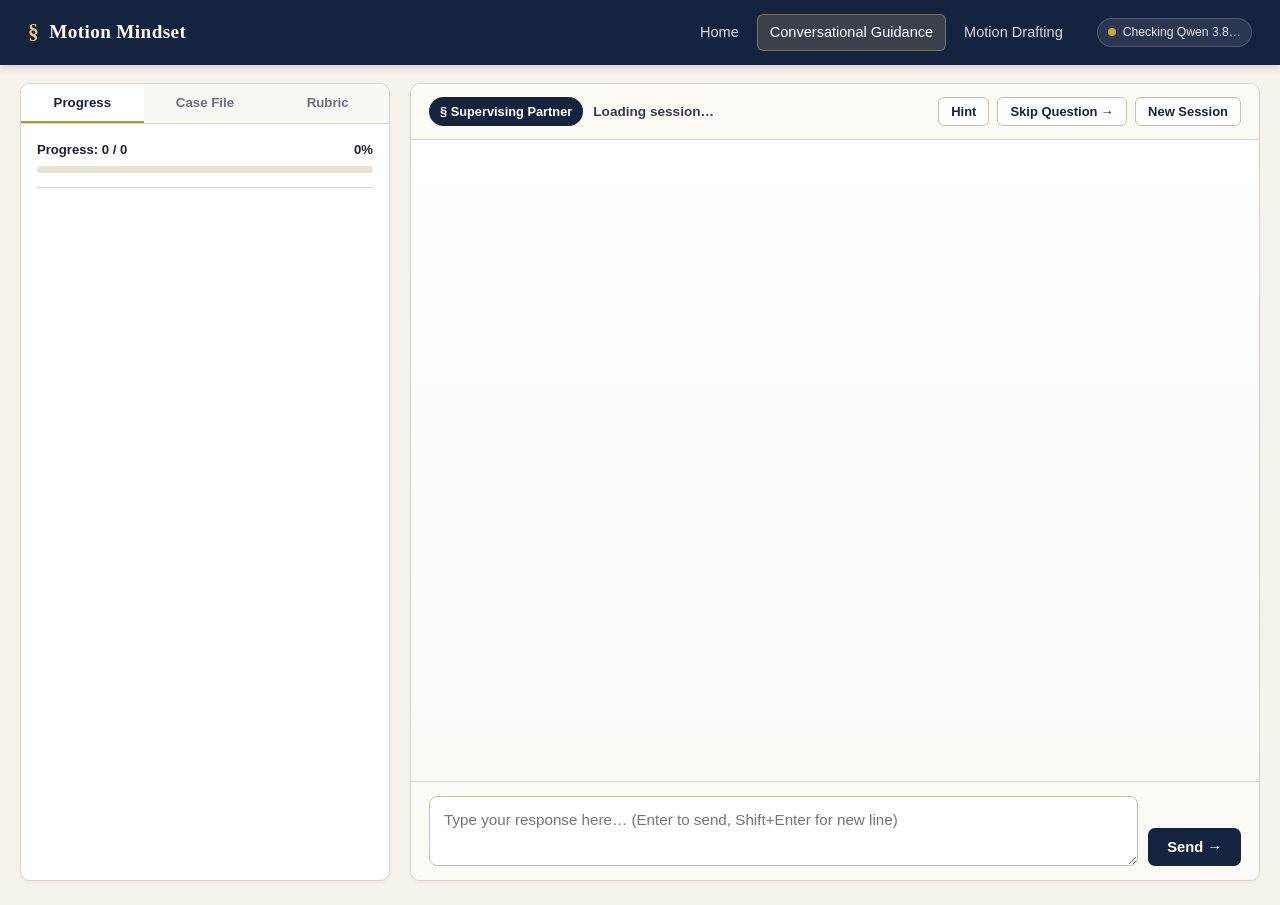
==== guidance.html @ dcd44b77 "redo the website" ====
<!DOCTYPE html>
<html lang="en">
<head>
<meta charset="UTF-8">
<meta name="viewport" content="width=device-width, initial-scale=1.0">
<title>Motion Mindset — Conversational Guidance</title>
<link rel="stylesheet" href="style.css">
</head>
<body>

<header class="site-header">
  <a href="index.html" class="brand"><span class="mark">&sect;</span> Motion Mindset</a>
  <div class="header-right">
    <nav>
      <a href="index.html">Home</a>
      <a href="guidance.html" class="active">Conversational Guidance</a>
      <a href="motion.html">Motion Drafting</a>
    </nav>
    <div class="llm-pill" id="llm-status-pill">
      <span class="dot"></span>
      <span id="llm-status-text">Checking Qwen 3.8…</span>
    </div>
  </div>
</header>

<div class="app-layout">

  <!-- Left Sidebar: Checklist, Case File, and Live Rubric -->
  <aside class="side-panel">
    <div class="side-tabs" role="tablist">
      <button type="button" class="side-tab-btn active" data-tab="progress">Progress</button>
      <button type="button" class="side-tab-btn" data-tab="case" id="tab-btn-case">Case File</button>
      <button type="button" class="side-tab-btn" data-tab="rubric">Rubric</button>
    </div>

    <!-- Tab 1: Progress -->
    <div class="side-tab-pane active" id="pane-progress">
      <div class="overall-progress-box">
        <div class="overall-progress-header">
          <span id="overall-progress-label">Progress: 0 / 0</span>
          <span id="overall-progress-pct">0%</span>
        </div>
        <div class="progress-track">
          <div class="progress-fill" id="overall-progress-fill" style="width:0%"></div>
        </div>
      </div>
      <div id="phase-checklist-container"></div>
    </div>

    <!-- Tab 2: Optional Case / Complaint Context -->
    <div class="side-tab-pane" id="pane-case">
      <p class="note" style="margin-top:0;">
        Paste your complaint / case notes below so the AI evaluates factual &amp; pleading details,
        or load the built-in Northern District of Illinois breach-of-contract case for testing.
      </p>
      <div class="case-pane-controls">
        <button type="button" class="btn btn-gold btn-sm" id="btn-load-sample">Load Sample IL Contract Case</button>
        <button type="button" class="btn btn-ghost btn-sm" id="btn-clear-case">Clear</button>
      </div>
      <textarea
        id="case-context-input"
        class="case-textarea"
        placeholder="Optional: Paste Complaint allegations, intake memo, or case facts here..."
      ></textarea>
      <div style="margin-top:10px; display:flex; justify-content:space-between; align-items:center; gap:8px;">
        <button type="button" class="btn btn-primary btn-sm" id="btn-save-case">Save Case Context</button>
        <span class="status-toast" id="case-save-toast"></span>
      </div>
    </div>

    <!-- Tab 3: Live Evaluation Rubric -->
    <div class="side-tab-pane" id="pane-rubric">
      <div style="display:flex; justify-content:space-between; align-items:center; gap:8px; margin-bottom:12px;">
        <span class="note" style="margin:0;">Live scores from Evaluation Rubric CSV:</span>
        <button type="button" class="btn btn-ghost btn-sm" id="btn-export-csv">Export CSV</button>
      </div>
      <div id="rubric-skills-container"></div>
    </div>
  </aside>

  <!-- Right Panel: Conversational UI -->
  <section class="chat-panel">
    <div class="chat-topbar">
      <div class="chat-stage-info">
        <span class="persona-badge mentor" id="active-persona-badge">&sect; Supervising Partner</span>
        <span class="stage-subtitle" id="active-stage-title">Loading session…</span>
      </div>
      <div class="chat-actions">
        <button type="button" class="btn btn-ghost btn-sm" id="btn-hint" title="Get a Socratic hint without spoiling the answer">Hint</button>
        <button type="button" class="btn btn-ghost btn-sm" id="btn-skip">Skip Question &rarr;</button>
        <button type="button" class="btn btn-ghost btn-sm" id="btn-new-session" title="Start a fresh walkthrough">New Session</button>
      </div>
    </div>

    <div class="chat-stream" id="chat-stream"></div>

    <form class="chat-composer" id="chat-form">
      <textarea
        id="chat-input"
        class="chat-input"
        rows="2"
        placeholder="Type your response here… (Enter to send, Shift+Enter for new line)"
      ></textarea>
      <button type="submit" class="btn btn-primary" id="btn-send">Send &rarr;</button>
    </form>
  </section>

</div>

<script>
  const SESSION_STORAGE_KEY = "motionGuidanceSessionId";
  const SNAPSHOT_STORAGE_KEY = "motionGuidanceSessionSnapshot";

  function persistSession(state) {
    sessionState = state;
    if (state && state.session_id) {
      localStorage.setItem(SESSION_STORAGE_KEY, state.session_id);
    }
    if (state && state.session_snapshot) {
      try {
        localStorage.setItem(SNAPSHOT_STORAGE_KEY, JSON.stringify(state.session_snapshot));
      } catch (_) {}
    }
  }

  function currentSnapshot() {
    if (sessionState && sessionState.session_snapshot) {
      return sessionState.session_snapshot;
    }
    try {
      const raw = localStorage.getItem(SNAPSHOT_STORAGE_KEY);
      return raw ? JSON.parse(raw) : null;
    } catch (_) {
      return null;
    }
  }

  let appConfig = null;
  let sessionState = null;
  let isSending = false;

  const els = {
    llmPill: document.getElementById("llm-status-pill"),
    llmText: document.getElementById("llm-status-text"),
    tabBtns: document.querySelectorAll(".side-tab-btn"),
    tabBtnCase: document.getElementById("tab-btn-case"),
    panes: {
      progress: document.getElementById("pane-progress"),
      case: document.getElementById("pane-case"),
      rubric: document.getElementById("pane-rubric"),
    },
    progressLabel: document.getElementById("overall-progress-label"),
    progressPct: document.getElementById("overall-progress-pct"),
    progressFill: document.getElementById("overall-progress-fill"),
    phaseChecklist: document.getElementById("phase-checklist-container"),
    rubricContainer: document.getElementById("rubric-skills-container"),
    caseInput: document.getElementById("case-context-input"),
    caseToast: document.getElementById("case-save-toast"),
    btnLoadSample: document.getElementById("btn-load-sample"),
    btnClearCase: document.getElementById("btn-clear-case"),
    btnSaveCase: document.getElementById("btn-save-case"),
    btnExportCsv: document.getElementById("btn-export-csv"),
    personaBadge: document.getElementById("active-persona-badge"),
    stageTitle: document.getElementById("active-stage-title"),
    btnHint: document.getElementById("btn-hint"),
    btnSkip: document.getElementById("btn-skip"),
    btnNewSession: document.getElementById("btn-new-session"),
    chatStream: document.getElementById("chat-stream"),
    chatForm: document.getElementById("chat-form"),
    chatInput: document.getElementById("chat-input"),
    btnSend: document.getElementById("btn-send"),
  };

  function escapeHtml(str) {
    const div = document.createElement("div");
    div.textContent = str == null ? "" : String(str);
    return div.innerHTML;
  }

  function formatRichText(text) {
    const escaped = escapeHtml(text || "");
    const withBold = escaped
      .replace(/\*\*(.+?)\*\*/g, "<strong>$1</strong>")
      .replace(/\*(.+?)\*/g, "<em>$1</em>");
    const paragraphs = withBold.split(/\n{2,}/);
    return paragraphs
      .map(p => `<p>${p.replace(/\n/g, "<br>")}</p>`)
      .join("");
  }

  function switchTab(tabName) {
    els.tabBtns.forEach(btn => btn.classList.toggle("active", btn.dataset.tab === tabName));
    Object.entries(els.panes).forEach(([k, pane]) => pane.classList.toggle("active", k === tabName));
  }

  els.tabBtns.forEach(btn => {
    btn.addEventListener("click", () => switchTab(btn.dataset.tab));
  });

  async function refreshConfigStatus() {
    try {
      const res = await fetch("/api/config");
      if (!res.ok) return;
      appConfig = await res.json();
      const llm = appConfig.llm || {};
      if (llm.connected) {
        els.llmPill.className = "llm-pill online";
        els.llmText.textContent = `${llm.model || "Qwen 3.8"} · Ready`;
      } else {
        els.llmPill.className = "llm-pill offline";
        els.llmText.textContent = `${llm.model || "Qwen 3.8"} · Warming up / Offline`;
      }
    } catch (_) {
      els.llmPill.className = "llm-pill offline";
      els.llmText.textContent = "Server Offline";
    }
  }

  async function initSession() {
    await refreshConfigStatus();

    const params = new URLSearchParams(window.location.search);
    const forceSample = params.get("sample") === "1";
    const savedId = localStorage.getItem(SESSION_STORAGE_KEY);

    if (forceSample) {
      window.history.replaceState({}, "", "guidance.html");
      const sampleId = (appConfig && appConfig.sample_cases && appConfig.sample_cases[0])
        ? appConfig.sample_cases[0].id
        : "ndil_lakeview_cold_chain";
      await startNewSession(sampleId, "");
      switchTab("case");
      showCaseToast("Sample NDIL contract case loaded!");
      return;
    }

    const savedSnapshot = currentSnapshot();
    if (savedSnapshot && savedSnapshot.session_id) {
      try {
        const hRes = await fetch("/api/session/hydrate", {
          method: "POST",
          headers: { "Content-Type": "application/json" },
          body: JSON.stringify({ session_snapshot: savedSnapshot }),
        });
        if (hRes.ok) {
          persistSession(await hRes.json());
          renderAll();
          return;
        }
      } catch (_) {}
    }

    if (savedId) {
      try {
        const res = await fetch(`/api/session/${encodeURIComponent(savedId)}`);
        if (res.ok) {
          persistSession(await res.json());
          renderAll();
          return;
        }
      } catch (_) {}
    }

    await startNewSession("none", "");
  }

  async function startNewSession(caseId, customCaseText) {
    const res = await fetch("/api/session/start", {
      method: "POST",
      headers: { "Content-Type": "application/json" },
      body: JSON.stringify({
        case_id: caseId || "none",
        custom_case_text: customCaseText || "",
      }),
    });
    persistSession(await res.json());
    renderAll();
  }

  function scorePillHtml(st, passingScore, maxScore) {
    if (!st || (st.current_score === null && !st.skipped)) {
      return `<span class="score-pill pending">Pending</span>`;
    }
    if (st.skipped && !st.passed) {
      return `<span class="score-pill low">Skipped</span>`;
    }
    const cur = st.current_score;
    const init = st.initial_score;
    const rev = st.revised_score;
    const labelScore = (rev !== null && rev !== undefined && rev !== init)
      ? `${init}&rarr;${rev}/${maxScore}`
      : `${cur}/${maxScore}`;

    if (cur >= passingScore) {
      const sym = cur === maxScore ? "&#9733;" : "&#10003;";
      return `<span class="score-pill pass">${labelScore} ${sym}</span>`;
    }
    if (cur > 0) {
      return `<span class="score-pill revise">${labelScore}</span>`;
    }
    return `<span class="score-pill low">${labelScore}</span>`;
  }

  function renderSidebar() {
    if (!sessionState) return;
    const cur = sessionState.curriculum;
    const passing = cur.passing_score || 2;
    const maxS = cur.max_score || 3;
    const done = sessionState.completed_questions || 0;
    const total = sessionState.total_questions || 0;
    const pct = total > 0 ? Math.round((done / total) * 100) : 0;

    els.progressLabel.textContent = `Completed: ${done} / ${total}`;
    els.progressPct.textContent = `${pct}%`;
    els.progressFill.style.width = `${pct}%`;

    const activePhaseId = sessionState.current_phase ? sessionState.current_phase.id : null;
    const activeQId = sessionState.current_question ? sessionState.current_question.id : null;

    els.phaseChecklist.innerHTML = cur.phases.map(phase => {
      const isCurrentPhase = phase.id === activePhaseId;
      const modeBadge = phase.mode === "client_roleplay"
        ? `<span class="mode-tag roleplay">Client Roleplay</span>`
        : `<span class="mode-tag mentor">Mentor Q&amp;A</span>`;

      const rowsHtml = phase.questions.map(q => {
        const st = sessionState.question_progress[q.id] || {};
        const isAct = isCurrentPhase && (phase.mode === "mentor_qa" ? q.id === activeQId : !st.passed);
        const rowCls = st.passed ? "done-q" : (isAct ? "active-q" : "");
        const subtitle = phase.mode === "client_roleplay"
          ? `Goal: ${escapeHtml(q.why_ask || q.what_to_evaluate)}`
          : escapeHtml(q.question);
        return `
          <div class="checklist-row ${rowCls}">
            <div>
              <span class="q-cat">${q.index + 1}. ${escapeHtml(q.category)}</span>
              <span class="q-sub">${subtitle}</span>
            </div>
            ${scorePillHtml(st, passing, maxS)}
          </div>
        `;
      }).join("");

      return `
        <div class="phase-group-card ${isCurrentPhase ? "current" : ""}">
          <div class="phase-group-head">
            <span>${escapeHtml(phase.name)}</span>
            ${modeBadge}
          </div>
          <div class="checklist-items">${rowsHtml}</div>
        </div>
      `;
    }).join("");

    // Case file indicator & text
    const caseObj = sessionState.case || {};
    const hasCase = Boolean((caseObj.student_case_text || "").trim());
    els.tabBtnCase.textContent = hasCase ? "Case File ✓" : "Case File";
    if (document.activeElement !== els.caseInput) {
      els.caseInput.value = caseObj.student_case_text || "";
    }

    // Rubric skills pane
    els.rubricContainer.innerHTML = cur.skills.map(skill => {
      const st = (sessionState.skill_scores && sessionState.skill_scores[skill.id]) || {};
      const initS = st.initial_score !== null && st.initial_score !== undefined ? `${st.initial_score}/${maxS}` : "—";
      const revS = st.revised_score !== null && st.revised_score !== undefined ? `${st.revised_score}/${maxS}` : "—";
      const headlineScore = st.revised_score != null ? st.revised_score : st.initial_score;
      let pill = `<span class="score-pill pending">Not rated yet</span>`;
      if (headlineScore != null) {
        const cls = headlineScore >= passing ? "pass" : (headlineScore >= 1 ? "revise" : "low");
        pill = `<span class="score-pill ${cls}">${headlineScore}/${maxS}</span>`;
      }

      const levelsHtml = (skill.levels || []).map(lvl =>
        `<li><strong>${lvl.score} (${escapeHtml(lvl.label)}):</strong> ${escapeHtml(lvl.description)}</li>`
      ).join("");

      return `
        <div class="rubric-skill-card">
          <div class="rubric-skill-top">
            <span class="rubric-skill-name">${escapeHtml(skill.skill)}</span>
            ${pill}
          </div>
          <div class="rubric-scores-line">
            <span>Initial: <strong>${initS}</strong></span>
            <span>&middot;</span>
            <span>Revised: <strong>${revS}</strong></span>
          </div>
          ${st.last_comment ? `<div class="note" style="margin-top:5px; font-size:0.76rem;">${escapeHtml(st.last_comment)}</div>` : ""}
          <details class="rubric-details">
            <summary>Rubric criteria${skill.notes ? " &amp; legal standard" : ""}</summary>
            <ul class="rubric-level-list">${levelsHtml}</ul>
            ${skill.notes ? `<div class="rubric-legal-note">${escapeHtml(skill.notes)}</div>` : ""}
          </details>
        </div>
      `;
    }).join("");
  }

  function renderTopBarAndComposer() {
    if (!sessionState) return;
    if (sessionState.completed) {
      els.personaBadge.className = "persona-badge mentor";
      els.personaBadge.innerHTML = "&sect; Walkthrough Complete";
      els.stageTitle.textContent = "All phases completed — ready to draft your motion";
      els.btnSkip.style.display = "none";
      els.btnHint.style.display = "none";
      els.chatInput.disabled = true;
      els.chatInput.placeholder = "Walkthrough complete! Proceed to Motion Drafting or start a New Session.";
      els.btnSend.disabled = true;
      return;
    }

    els.btnSkip.style.display = "inline-flex";
    els.btnHint.style.display = "inline-flex";
    els.chatInput.disabled = isSending;
    els.btnSend.disabled = isSending;

    const curPhase = sessionState.current_phase;
    if (curPhase && curPhase.mode === "client_roleplay") {
      els.personaBadge.className = "persona-badge client";
      els.personaBadge.textContent = "Speaking with: Client";
      const covered = curPhase.questions.filter(q => (sessionState.question_progress[q.id] || {}).passed).length;
      els.stageTitle.textContent = `${curPhase.name} · ${covered}/${curPhase.questions.length} interview areas covered`;
      els.btnSkip.innerHTML = "Finish Client Meeting &rarr;";
      els.chatInput.placeholder = "Ask your client an open-ended question (e.g., goals, budget, timeline, facts, approval)…";
    } else {
      els.personaBadge.className = "persona-badge mentor";
      els.personaBadge.innerHTML = "&sect; Supervising Partner";
      const curQ = sessionState.current_question;
      els.stageTitle.textContent = curQ
        ? `${curPhase ? curPhase.name : ""} · Q${curQ.index + 1}: ${curQ.category}`
        : (curPhase ? curPhase.name : "");
      els.btnSkip.innerHTML = "Skip Question &rarr;";
      els.chatInput.placeholder = "Type your response to your Supervising Partner… (Enter to send, Shift+Enter for newline)";
    }
  }

  function renderEvaluationStrip(ev) {
    if (!ev) return "";
    if (ev.mode === "mentor_qa") {
      const cls = ev.passed ? "pass" : (ev.score >= 1 ? "revise" : "low");
      const statusWord = ev.passed
        ? (ev.score === ev.max_score ? "Strong ★ · Advancing" : "Competent ✓ · Advancing")
        : "Needs Refinement · Try revising below";
      const scoreLabel = (ev.revised_score != null && ev.revised_score !== ev.initial_score)
        ? `${ev.initial_score}&rarr;${ev.revised_score}/${ev.max_score}`
        : `${ev.score}/${ev.max_score}`;
      return `
        <div class="eval-strip">
          <div class="eval-strip-head">
            <span class="score-pill ${cls}">${scoreLabel} · ${statusWord}</span>
            <span class="eval-skill-tag">Rubric: ${escapeHtml(ev.skill_name || "General")}</span>
          </div>
          ${ev.diagnostic ? `<div class="eval-note">${escapeHtml(ev.diagnostic)}</div>` : ""}
        </div>
      `;
    }

    if (ev.mode === "client_roleplay") {
      const items = ev.addressed_items || [];
      const chips = items.map(it => {
        const cls = it.passed ? "pass" : "revise";
        return `<span class="score-pill ${cls}">${escapeHtml(it.category)}: ${it.score}/${it.max_score}${it.passed ? " ✓" : ""}</span>`;
      }).join(" ");
      const rapportChip = `<span class="score-pill ${ev.communication_score >= 2 ? "pass" : "revise"}">Rapport: ${ev.communication_score}/${ev.max_score}</span>`;
      return `
        <div class="eval-strip">
          <div class="eval-strip-head">
            ${chips || `<span class="score-pill pending">Exploratory question</span>`}
            ${rapportChip}
          </div>
          ${ev.coach_tip ? `<div class="eval-note"><strong>Partner Whisper:</strong> ${escapeHtml(ev.coach_tip)}</div>` : ""}
        </div>
      `;
    }
    return "";
  }

  function renderChatStream() {
    if (!sessionState) return;
    const msgs = sessionState.messages || [];
    let html = msgs.map(m => {
      if (m.role === "system") {
        return `<div class="transition-banner">${escapeHtml(m.content)}</div>`;
      }
      if (m.role === "hint") {
        return `<div class="hint-callout"><strong>&sect; Mentor Hint:</strong> ${escapeHtml(m.content)}</div>`;
      }
      if (m.role === "user") {
        return `
          <div class="msg-row user">
            <div class="msg-sender">${escapeHtml(m.speaker || "You")}</div>
            <div class="msg-bubble">${formatRichText(m.content)}</div>
            ${renderEvaluationStrip(m.evaluation)}
          </div>
        `;
      }
      const personaCls = m.role === "client" ? "client" : "mentor";
      return `
        <div class="msg-row ai ${personaCls}">
          <div class="msg-sender">${escapeHtml(m.speaker)}</div>
          <div class="msg-bubble">${formatRichText(m.content)}</div>
        </div>
      `;
    }).join("");

    if (isSending) {
      const who = (sessionState.current_phase && sessionState.current_phase.mode === "client_roleplay")
        ? "Client is responding &amp; rubric evaluator is scoring…"
        : "Qwen 3.8 Supervising Partner is evaluating your response…";
      html += `
        <div class="typing-indicator">
          <span class="typing-dot"></span><span class="typing-dot"></span><span class="typing-dot"></span>
          <span style="margin-left:4px;">${who}</span>
        </div>
      `;
    }

    if (sessionState.completed) {
      html += `
        <div class="completion-banner-card">
          <h3>Conversational Guidance Complete</h3>
          <p class="note" style="color:#1f4f32; margin:0 0 14px;">
            Your pre-meeting prep, client interview findings, and post-meeting Rule 12(b)(6) &amp;
            counseling analysis are saved. Ready to turn your plan into a written motion or client memo?
          </p>
          <div style="display:flex; gap:10px; flex-wrap:wrap;">
            <a href="motion.html" class="btn btn-primary btn-sm">Open Motion Drafting Studio &rarr;</a>
            <button type="button" class="btn btn-ghost btn-sm" onclick="downloadRubricCsv()">Download Scored Rubric (.csv)</button>
          </div>
        </div>
      `;
    }

    els.chatStream.innerHTML = html;
    els.chatStream.scrollTop = els.chatStream.scrollHeight;
  }

  function renderAll() {
    renderSidebar();
    renderTopBarAndComposer();
    renderChatStream();
  }

  function showCaseToast(msg) {
    els.caseToast.textContent = msg;
    setTimeout(() => {
      if (els.caseToast.textContent === msg) els.caseToast.textContent = "";
    }, 3500);
  }

  els.chatForm.addEventListener("submit", async (e) => {
    e.preventDefault();
    if (isSending || !sessionState || sessionState.completed) return;
    const text = els.chatInput.value.trim();
    if (!text) return;

    isSending = true;
    els.chatInput.value = "";
    // Optimistically display user message while Qwen generates
    const tempMsgs = sessionState.messages.concat([{
      role: "user",
      speaker: "You",
      content: text,
    }]);
    const prevMsgs = sessionState.messages;
    sessionState.messages = tempMsgs;
    renderTopBarAndComposer();
    renderChatStream();

    try {
      const res = await fetch(`/api/session/${encodeURIComponent(sessionState.session_id)}/message`, {
        method: "POST",
        headers: { "Content-Type": "application/json" },
        body: JSON.stringify({
          message: text,
          session_snapshot: currentSnapshot(),
        }),
      });
      const data = await res.json();
      if (!res.ok) {
        throw new Error(data.error || "Failed to evaluate message.");
      }
      persistSession(data);
    } catch (err) {
      sessionState.messages = prevMsgs;
      els.chatInput.value = text;
      sessionState.messages.push({
        role: "hint",
        content: `Error communicating with Qwen 3.8 vLLM server: ${err.message}`,
      });
    } finally {
      isSending = false;
      renderAll();
      els.chatInput.focus();
    }
  });

  els.chatInput.addEventListener("keydown", (e) => {
    if (e.key === "Enter" && !e.shiftKey) {
      e.preventDefault();
      els.chatForm.requestSubmit();
    }
  });

  els.btnHint.addEventListener("click", async () => {
    if (isSending || !sessionState || sessionState.completed) return;
    els.btnHint.disabled = true;
    els.btnHint.textContent = "Thinking…";
    try {
      const res = await fetch(`/api/session/${encodeURIComponent(sessionState.session_id)}/hint`, {
        method: "POST",
        headers: { "Content-Type": "application/json" },
        body: JSON.stringify({ session_snapshot: currentSnapshot() }),
      });
      const data = await res.json();
      if (!res.ok) throw new Error(data.error || "Hint failed");
      sessionState.messages.push({ role: "hint", content: data.hint });
      renderChatStream();
    } catch (err) {
      sessionState.messages.push({ role: "hint", content: `Hint unavailable: ${err.message}` });
      renderChatStream();
    } finally {
      els.btnHint.disabled = false;
      els.btnHint.textContent = "Hint";
    }
  });

  els.btnSkip.addEventListener("click", async () => {
    if (isSending || !sessionState || sessionState.completed) return;
    const isRoleplay = sessionState.current_phase && sessionState.current_phase.mode === "client_roleplay";
    if (isRoleplay) {
      const covered = sessionState.current_phase.questions.filter(
        q => (sessionState.question_progress[q.id] || {}).passed
      ).length;
      const total = sessionState.current_phase.questions.length;
      if (covered < total) {
        const ok = confirm(
          `You have covered ${covered} of ${total} client interview topics so far. Conclude the client meeting and proceed to the post-meeting debrief?`
        );
        if (!ok) return;
      }
    }

    isSending = true;
    renderTopBarAndComposer();
    try {
      const res = await fetch(`/api/session/${encodeURIComponent(sessionState.session_id)}/skip`, {
        method: "POST",
        headers: { "Content-Type": "application/json" },
        body: JSON.stringify({
          action: isRoleplay ? "finish_phase" : "skip_question",
          session_snapshot: currentSnapshot(),
        }),
      });
      const data = await res.json();
      if (res.ok) persistSession(data);
    } finally {
      isSending = false;
      renderAll();
    }
  });

  els.btnNewSession.addEventListener("click", async () => {
    if (isSending) return;
    if (!confirm("Start a fresh conversational session? Your current case file text will be kept.")) return;
    const curCase = sessionState && sessionState.case ? sessionState.case : {};
    await startNewSession(curCase.case_id || "none", els.caseInput.value || "");
  });

  els.btnLoadSample.addEventListener("click", async () => {
    if (!sessionState) return;
    await refreshConfigStatus();
    const sample = (appConfig && appConfig.sample_cases && appConfig.sample_cases[0]) || null;
    const sampleId = sample ? sample.id : "ndil_lakeview_cold_chain";
    const sampleText = sample ? sample.student_case_text : "";
    els.caseInput.value = sampleText;
    const res = await fetch(`/api/session/${encodeURIComponent(sessionState.session_id)}/case`, {
      method: "POST",
      headers: { "Content-Type": "application/json" },
      body: JSON.stringify({
        case_id: sampleId,
        custom_case_text: sampleText,
        session_snapshot: currentSnapshot(),
      }),
    });
    if (res.ok) {
      persistSession(await res.json());
      renderSidebar();
      showCaseToast("Sample IL contract case loaded!");
    }
  });

  els.btnClearCase.addEventListener("click", async () => {
    if (!sessionState) return;
    els.caseInput.value = "";
    const res = await fetch(`/api/session/${encodeURIComponent(sessionState.session_id)}/case`, {
      method: "POST",
      headers: { "Content-Type": "application/json" },
      body: JSON.stringify({
        case_id: "none",
        custom_case_text: "",
        session_snapshot: currentSnapshot(),
      }),
    });
    if (res.ok) {
      persistSession(await res.json());
      renderSidebar();
      showCaseToast("Case cleared.");
    }
  });

  els.btnSaveCase.addEventListener("click", async () => {
    if (!sessionState) return;
    const txt = els.caseInput.value.trim();
    const sample = (appConfig && appConfig.sample_cases && appConfig.sample_cases[0]) || null;
    const isSampleUnchanged = sample && txt === sample.student_case_text.trim();
    const caseId = isSampleUnchanged ? sample.id : (txt ? "custom" : "none");
    const res = await fetch(`/api/session/${encodeURIComponent(sessionState.session_id)}/case`, {
      method: "POST",
      headers: { "Content-Type": "application/json" },
      body: JSON.stringify({
        case_id: caseId,
        custom_case_text: txt,
        session_snapshot: currentSnapshot(),
      }),
    });
    if (res.ok) {
      persistSession(await res.json());
      renderSidebar();
      showCaseToast("Saved to session!");
    }
  });

  async function downloadRubricCsv() {
    if (!sessionState) return;
    const res = await fetch(`/api/session/${encodeURIComponent(sessionState.session_id)}/export.csv`, {
      method: "POST",
      headers: { "Content-Type": "application/json" },
      body: JSON.stringify({ session_snapshot: currentSnapshot() }),
    });
    if (!res.ok) return;
    const blob = await res.blob();
    const url = URL.createObjectURL(blob);
    const a = document.createElement("a");
    a.href = url;
    a.download = `evaluation_rubric_${sessionState.session_id}.csv`;
    a.click();
    URL.revokeObjectURL(url);
  }

  els.btnExportCsv.addEventListener("click", downloadRubricCsv);

  initSession();
</script>

</body>
</html>
---- style.css ----
:root {
  --navy: #16233f;
  --navy-light: #22345c;
  --navy-soft: #eef2f8;
  --gold: #b9972f;
  --gold-dark: #826714;
  --gold-light: #e4cd8b;
  --gold-bg: #fdf7e6;
  --paper: #f6f3ec;
  --surface: #ffffff;
  --ink: #1d1d1d;
  --ink-soft: #363c48;
  --muted: #6b6f7a;
  --accept: #236e42;
  --accept-bg: #e7f4ec;
  --warn: #8c620a;
  --warn-bg: #fef4dc;
  --deny: #a3372f;
  --deny-bg: #fceae8;
  --client-accent: #1d5b63;
  --client-bg: #eef7f8;
  --border: #ddd6c4;
  --border-strong: #c8bfa8;
  --radius: 10px;
  --shadow-sm: 0 1px 3px rgba(22, 35, 63, 0.06);
  --shadow-md: 0 4px 14px rgba(22, 35, 63, 0.08);
  font-size: 16px;
}

* {
  box-sizing: border-box;
}

html, body {
  margin: 0;
  padding: 0;
  font-family: "Inter", "Source Sans Pro", "Segoe UI", -apple-system, BlinkMacSystemFont, Helvetica, Arial, sans-serif;
  background: var(--paper);
  color: var(--ink);
  line-height: 1.55;
}

h1, h2, h3, .serif {
  font-family: "Georgia", "Source Serif Pro", "Times New Roman", serif;
}

a {
  color: inherit;
}

/* ---- Site Header ---- */

.site-header {
  background: var(--navy);
  color: #fff;
  padding: 14px 28px;
  display: flex;
  align-items: center;
  justify-content: space-between;
  gap: 16px;
  position: sticky;
  top: 0;
  z-index: 40;
  box-shadow: 0 2px 8px rgba(10, 18, 36, 0.16);
}

.site-header .brand {
  display: flex;
  align-items: center;
  gap: 10px;
  font-family: "Georgia", serif;
  font-size: 1.2rem;
  letter-spacing: 0.02em;
  text-decoration: none;
  color: #fff;
  font-weight: 700;
}

.site-header .brand .mark {
  color: var(--gold-light);
  font-size: 1.35rem;
}

.header-right {
  display: flex;
  align-items: center;
  gap: 22px;
  flex-wrap: wrap;
}

.site-header nav {
  display: flex;
  align-items: center;
  gap: 6px;
}

.site-header nav a {
  color: #d9ddea;
  text-decoration: none;
  padding: 6px 12px;
  border-radius: 6px;
  font-size: 0.91rem;
  font-weight: 500;
  transition: background 0.15s ease, color 0.15s ease;
}

.site-header nav a:hover {
  color: #fff;
  background: rgba(255, 255, 255, 0.08);
}

.site-header nav a.active {
  color: #fff;
  background: rgba(228, 205, 139, 0.18);
  border: 1px solid rgba(228, 205, 139, 0.35);
}

.llm-pill {
  display: inline-flex;
  align-items: center;
  gap: 7px;
  font-size: 0.76rem;
  background: rgba(255, 255, 255, 0.09);
  border: 1px solid rgba(255, 255, 255, 0.16);
  color: #e6ebf5;
  padding: 4px 10px;
  border-radius: 999px;
  white-space: nowrap;
}

.llm-pill .dot {
  width: 8px;
  height: 8px;
  border-radius: 50%;
  background: #d8a32a;
}

.llm-pill.online .dot {
  background: #42c87a;
  box-shadow: 0 0 6px rgba(66, 200, 122, 0.7);
}

.llm-pill.offline .dot {
  background: #e05c52;
}

/* ---- Standard Page Containers ---- */

.shell {
  max-width: 960px;
  margin: 0 auto;
  padding: 42px 24px 88px;
}

.eyebrow {
  text-transform: uppercase;
  letter-spacing: 0.11em;
  font-size: 0.75rem;
  color: var(--gold-dark);
  font-weight: 700;
  margin-bottom: 10px;
}

.hero h1 {
  font-size: 2.3rem;
  line-height: 1.2;
  margin: 0 0 16px;
  color: var(--navy);
}

.hero p.lede {
  font-size: 1.08rem;
  color: var(--ink-soft);
  max-width: 720px;
  margin: 0;
}

.card {
  background: var(--surface);
  border: 1px solid var(--border);
  border-radius: var(--radius);
  padding: 26px 28px;
  margin-top: 24px;
  box-shadow: var(--shadow-sm);
}

.research-note {
  background: var(--navy-soft);
  border: 1px solid #c9d4e6;
  color: #243757;
  border-radius: 8px;
  padding: 14px 18px;
  font-size: 0.89rem;
  margin: 22px 0 0;
}

.research-note strong {
  color: var(--navy);
}

/* ---- Buttons ---- */

.btn {
  display: inline-flex;
  align-items: center;
  justify-content: center;
  gap: 7px;
  border: 1px solid transparent;
  border-radius: 7px;
  padding: 10px 18px;
  font-size: 0.92rem;
  font-weight: 600;
  font-family: inherit;
  cursor: pointer;
  text-decoration: none;
  transition: background 0.14s ease, border-color 0.14s ease, transform 0.05s ease;
}

.btn:active:not(:disabled) {
  transform: translateY(1px);
}

.btn-sm {
  padding: 6px 12px;
  font-size: 0.81rem;
  border-radius: 6px;
}

.btn-primary {
  background: var(--navy);
  color: #fff;
}

.btn-primary:hover:not(:disabled) {
  background: var(--navy-light);
}

.btn-gold {
  background: var(--gold);
  color: #fff;
}

.btn-gold:hover:not(:disabled) {
  background: #a38424;
}

.btn-ghost {
  background: #fff;
  color: var(--navy);
  border-color: var(--border-strong);
}

.btn-ghost:hover:not(:disabled) {
  border-color: var(--navy);
  background: #faf8f2;
}

.btn:disabled {
  opacity: 0.48;
  cursor: not-allowed;
}

.cta-row {
  margin-top: 26px;
  display: flex;
  flex-wrap: wrap;
  gap: 12px;
  align-items: center;
}

.note {
  font-size: 0.86rem;
  color: var(--muted);
}

/* ---- Home Page Phase Grid ---- */

.phase-overview-grid {
  display: grid;
  grid-template-columns: repeat(auto-fit, minmax(210px, 1fr));
  gap: 16px;
  margin-top: 20px;
}

.phase-tile {
  border: 1px solid var(--border);
  border-radius: 9px;
  padding: 18px;
  background: #fcfbf8;
  display: flex;
  flex-direction: column;
  gap: 8px;
}

.phase-tile .tile-step {
  font-size: 0.72rem;
  font-weight: 700;
  text-transform: uppercase;
  letter-spacing: 0.08em;
  color: var(--gold-dark);
}

.phase-tile h3 {
  margin: 0;
  font-size: 1.05rem;
  color: var(--navy);
}

.phase-tile p {
  margin: 0;
  font-size: 0.87rem;
  color: var(--ink-soft);
}

.stats-strip {
  display: flex;
  flex-wrap: wrap;
  gap: 12px;
  margin-top: 18px;
}

.stat-chip {
  background: #f5f1e6;
  border: 1px solid var(--border);
  border-radius: 999px;
  padding: 5px 13px;
  font-size: 0.82rem;
  color: var(--navy);
  font-weight: 600;
}

/* ---- Conversational Guidance Two-Column App Layout ---- */

.app-layout {
  max-width: 1380px;
  margin: 0 auto;
  padding: 18px 20px 24px;
  display: grid;
  grid-template-columns: 370px minmax(0, 1fr);
  gap: 20px;
  height: calc(100vh - 60px);
  min-height: 620px;
}

@media (max-width: 980px) {
  .app-layout {
    grid-template-columns: 1fr;
    height: auto;
  }
}

/* ---- Left Sidebar ---- */

.side-panel {
  background: var(--surface);
  border: 1px solid var(--border);
  border-radius: var(--radius);
  box-shadow: var(--shadow-sm);
  display: flex;
  flex-direction: column;
  overflow: hidden;
  min-height: 0;
}

.side-tabs {
  display: grid;
  grid-template-columns: repeat(3, 1fr);
  border-bottom: 1px solid var(--border);
  background: #f9f7f1;
}

.side-tab-btn {
  border: none;
  border-bottom: 2px solid transparent;
  background: transparent;
  padding: 11px 8px;
  font-size: 0.83rem;
  font-weight: 600;
  color: var(--muted);
  cursor: pointer;
  font-family: inherit;
  transition: color 0.15s ease, background 0.15s ease;
}

.side-tab-btn:hover {
  color: var(--navy);
}

.side-tab-btn.active {
  color: var(--navy);
  border-bottom-color: var(--gold);
  background: #fff;
}

.side-tab-pane {
  display: none;
  flex: 1;
  overflow-y: auto;
  padding: 16px;
}

.side-tab-pane.active {
  display: block;
}

/* Progress Checklist inside Sidebar */

.overall-progress-box {
  margin-bottom: 16px;
  padding-bottom: 14px;
  border-bottom: 1px solid var(--border);
}

.overall-progress-header {
  display: flex;
  justify-content: space-between;
  font-size: 0.82rem;
  font-weight: 600;
  color: var(--navy);
  margin-bottom: 6px;
}

.progress-track {
  height: 7px;
  background: #e9e3d3;
  border-radius: 999px;
  overflow: hidden;
}

.progress-fill {
  height: 100%;
  background: linear-gradient(90deg, var(--navy), var(--gold));
  transition: width 0.3s ease;
}

.phase-group-card {
  border: 1px solid var(--border);
  border-radius: 8px;
  margin-bottom: 12px;
  overflow: hidden;
  background: #fff;
}

.phase-group-card.current {
  border-color: var(--navy);
  box-shadow: 0 0 0 1px rgba(22, 35, 63, 0.12);
}

.phase-group-head {
  padding: 10px 12px;
  background: #f8f5ed;
  display: flex;
  align-items: center;
  justify-content: space-between;
  gap: 8px;
  cursor: pointer;
  font-weight: 700;
  font-size: 0.86rem;
  color: var(--navy);
}

.phase-group-card.current .phase-group-head {
  background: var(--navy-soft);
}

.mode-tag {
  font-size: 0.68rem;
  text-transform: uppercase;
  letter-spacing: 0.05em;
  padding: 2px 7px;
  border-radius: 4px;
  font-weight: 700;
}

.mode-tag.mentor {
  background: #e1e8f5;
  color: var(--navy);
}

.mode-tag.roleplay {
  background: #dff0f2;
  color: var(--client-accent);
}

.checklist-items {
  padding: 6px 10px 10px;
  display: flex;
  flex-direction: column;
  gap: 6px;
}

.checklist-row {
  display: flex;
  align-items: flex-start;
  justify-content: space-between;
  gap: 8px;
  padding: 7px 8px;
  border-radius: 6px;
  font-size: 0.81rem;
  border: 1px solid transparent;
}

.checklist-row.active-q {
  background: var(--gold-bg);
  border-color: var(--gold-light);
}

.checklist-row.done-q {
  background: #f6fbf8;
}

.checklist-row .q-cat {
  font-weight: 700;
  color: var(--navy);
  display: block;
}

.checklist-row .q-sub {
  color: var(--muted);
  font-size: 0.76rem;
  display: block;
  margin-top: 2px;
}

.score-pill {
  flex: none;
  font-size: 0.71rem;
  font-weight: 700;
  padding: 2px 7px;
  border-radius: 999px;
  white-space: nowrap;
}

.score-pill.pending {
  background: #f0ece1;
  color: var(--muted);
}

.score-pill.pass {
  background: var(--accept-bg);
  color: var(--accept);
}

.score-pill.revise {
  background: var(--warn-bg);
  color: var(--warn);
}

.score-pill.low {
  background: var(--deny-bg);
  color: var(--deny);
}

/* Case Context Pane */

.case-pane-controls {
  display: flex;
  flex-wrap: wrap;
  gap: 8px;
  margin-bottom: 12px;
}

.case-textarea {
  width: 100%;
  min-height: 290px;
  padding: 11px;
  font-size: 0.83rem;
  line-height: 1.5;
  font-family: "SFMono-Regular", Consolas, "Liberation Mono", Menlo, monospace;
  border: 1px solid var(--border-strong);
  border-radius: 7px;
  background: #fffdf9;
  resize: vertical;
}

.case-textarea:focus {
  outline: none;
  border-color: var(--navy);
}

.status-toast {
  font-size: 0.79rem;
  color: var(--accept);
  font-weight: 600;
  margin-top: 8px;
  min-height: 1.2em;
}

/* Rubric Pane */

.rubric-skill-card {
  border: 1px solid var(--border);
  border-radius: 8px;
  padding: 10px 12px;
  margin-bottom: 10px;
  background: #fff;
}

.rubric-skill-top {
  display: flex;
  justify-content: space-between;
  align-items: center;
  gap: 8px;
}

.rubric-skill-name {
  font-weight: 700;
  font-size: 0.86rem;
  color: var(--navy);
}

.rubric-scores-line {
  display: flex;
  gap: 6px;
  font-size: 0.74rem;
  margin-top: 5px;
  color: var(--muted);
}

.rubric-details {
  margin-top: 7px;
  font-size: 0.77rem;
  color: var(--ink-soft);
}

.rubric-details summary {
  cursor: pointer;
  color: var(--gold-dark);
  font-weight: 600;
}

.rubric-level-list {
  margin: 6px 0 0;
  padding-left: 16px;
}

.rubric-level-list li {
  margin-bottom: 4px;
}

.rubric-legal-note {
  margin-top: 8px;
  padding: 8px 10px;
  background: #f8f5ed;
  border-left: 3px solid var(--gold);
  white-space: pre-wrap;
  font-size: 0.75rem;
}

/* ---- Right Conversational Chat Panel ---- */

.chat-panel {
  background: var(--surface);
  border: 1px solid var(--border);
  border-radius: var(--radius);
  box-shadow: var(--shadow-sm);
  display: flex;
  flex-direction: column;
  overflow: hidden;
  min-height: 560px;
}

.chat-topbar {
  padding: 13px 18px;
  border-bottom: 1px solid var(--border);
  background: #fcfaf5;
  display: flex;
  align-items: center;
  justify-content: space-between;
  gap: 12px;
  flex-wrap: wrap;
}

.chat-stage-info {
  display: flex;
  align-items: center;
  gap: 10px;
  flex-wrap: wrap;
}

.persona-badge {
  display: inline-flex;
  align-items: center;
  gap: 6px;
  padding: 5px 11px;
  border-radius: 999px;
  font-size: 0.8rem;
  font-weight: 700;
}

.persona-badge.mentor {
  background: var(--navy);
  color: #fff;
}

.persona-badge.client {
  background: var(--client-accent);
  color: #fff;
}

.stage-subtitle {
  font-size: 0.85rem;
  color: var(--ink-soft);
  font-weight: 600;
}

.chat-actions {
  display: flex;
  align-items: center;
  gap: 8px;
  flex-wrap: wrap;
}

/* Chat Stream */

.chat-stream {
  flex: 1;
  overflow-y: auto;
  padding: 22px 24px;
  display: flex;
  flex-direction: column;
  gap: 16px;
  background: linear-gradient(180deg, #ffffff 0%, #fbf9f4 100%);
}

.transition-banner {
  align-self: center;
  max-width: 680px;
  text-align: center;
  background: var(--gold-bg);
  border: 1px solid var(--gold-light);
  color: #5a460c;
  padding: 10px 18px;
  border-radius: 999px;
  font-size: 0.82rem;
  font-weight: 600;
  margin: 6px 0;
}

.msg-row {
  display: flex;
  flex-direction: column;
  max-width: 82%;
}

.msg-row.ai {
  align-self: flex-start;
}

.msg-row.user {
  align-self: flex-end;
  align-items: flex-end;
}

.msg-sender {
  font-size: 0.74rem;
  font-weight: 700;
  text-transform: uppercase;
  letter-spacing: 0.06em;
  margin-bottom: 4px;
  color: var(--muted);
}

.msg-row.ai.mentor .msg-sender {
  color: var(--navy);
}

.msg-row.ai.client .msg-sender {
  color: var(--client-accent);
}

.msg-bubble {
  padding: 14px 17px;
  border-radius: 12px;
  font-size: 0.95rem;
  line-height: 1.58;
  box-shadow: 0 1px 2px rgba(22, 35, 63, 0.04);
}

.msg-bubble p {
  margin: 0 0 10px;
}

.msg-bubble p:last-child {
  margin-bottom: 0;
}

.msg-row.ai.mentor .msg-bubble {
  background: var(--navy-soft);
  border: 1px solid #d2dceb;
  border-top-left-radius: 3px;
  color: var(--ink);
}

.msg-row.ai.client .msg-bubble {
  background: var(--client-bg);
  border: 1px solid #c3dfe3;
  border-top-left-radius: 3px;
  color: var(--ink);
}

.msg-row.user .msg-bubble {
  background: var(--navy);
  color: #fff;
  border-top-right-radius: 3px;
}

/* Evaluation Card under User Turn */

.eval-strip {
  margin-top: 7px;
  background: #fff;
  border: 1px solid var(--border);
  border-radius: 8px;
  padding: 8px 12px;
  font-size: 0.8rem;
  max-width: 560px;
  box-shadow: var(--shadow-sm);
}

.eval-strip-head {
  display: flex;
  align-items: center;
  gap: 8px;
  flex-wrap: wrap;
  margin-bottom: 3px;
}

.eval-skill-tag {
  font-weight: 700;
  color: var(--navy);
}

.eval-note {
  color: var(--ink-soft);
  font-size: 0.79rem;
}

.hint-callout {
  align-self: stretch;
  background: #fff9ea;
  border: 1px solid var(--gold-light);
  border-left: 4px solid var(--gold);
  border-radius: 8px;
  padding: 11px 15px;
  font-size: 0.87rem;
  color: #4d3b0b;
}

.completion-banner-card {
  align-self: stretch;
  background: var(--accept-bg);
  border: 1px solid #b8dec6;
  border-radius: 10px;
  padding: 18px 20px;
  margin-top: 8px;
}

.completion-banner-card h3 {
  margin: 0 0 6px;
  color: var(--accept);
}

/* Typing Indicator */

.typing-indicator {
  display: inline-flex;
  align-items: center;
  gap: 5px;
  padding: 10px 14px;
  background: #f2efe7;
  border-radius: 999px;
  font-size: 0.82rem;
  color: var(--muted);
  align-self: flex-start;
}

.typing-dot {
  width: 6px;
  height: 6px;
  background: var(--navy);
  border-radius: 50%;
  animation: pulseDot 1.2s infinite ease-in-out;
}

.typing-dot:nth-child(2) { animation-delay: 0.2s; }
.typing-dot:nth-child(3) { animation-delay: 0.4s; }

@keyframes pulseDot {
  0%, 80%, 100% { opacity: 0.25; transform: scale(0.85); }
  40% { opacity: 1; transform: scale(1.1); }
}

/* Composer */

.chat-composer {
  padding: 14px 18px;
  border-top: 1px solid var(--border);
  background: #fcfaf5;
  display: flex;
  gap: 10px;
  align-items: flex-end;
}

.chat-input {
  flex: 1;
  min-height: 52px;
  max-height: 160px;
  padding: 12px 14px;
  border: 1px solid var(--border-strong);
  border-radius: 8px;
  font-family: inherit;
  font-size: 0.95rem;
  line-height: 1.45;
  background: #fff;
  resize: vertical;
}

.chat-input:focus {
  outline: none;
  border-color: var(--navy);
  box-shadow: 0 0 0 2px rgba(22, 35, 63, 0.08);
}

/* ---- Motion Drafting Studio Layout ---- */

.studio-shell {
  max-width: 1340px;
  margin: 0 auto;
  padding: 28px 22px 72px;
  display: grid;
  grid-template-columns: 420px minmax(0, 1fr);
  gap: 22px;
  align-items: start;
}

@media (max-width: 1024px) {
  .studio-shell {
    grid-template-columns: 1fr;
  }
}

.studio-col {
  display: flex;
  flex-direction: column;
  gap: 18px;
}

.studio-card {
  background: var(--surface);
  border: 1px solid var(--border);
  border-radius: var(--radius);
  padding: 20px 22px;
  box-shadow: var(--shadow-sm);
}

.studio-card h2, .studio-card h3 {
  margin-top: 0;
  color: var(--navy);
}

.draft-type-row {
  display: grid;
  grid-template-columns: repeat(auto-fit, minmax(190px, 1fr));
  gap: 10px;
  margin-bottom: 16px;
}

.draft-type-btn {
  text-align: left;
  padding: 11px 13px;
  border-radius: 8px;
  border: 1px solid var(--border-strong);
  background: #fff;
  cursor: pointer;
  font-family: inherit;
  font-size: 0.86rem;
  font-weight: 600;
  color: var(--navy);
}

.draft-type-btn span {
  display: block;
  font-weight: 400;
  font-size: 0.76rem;
  color: var(--muted);
  margin-top: 3px;
}

.draft-type-btn.selected {
  background: var(--navy-soft);
  border-color: var(--navy);
  box-shadow: 0 0 0 1px var(--navy);
}

.motion-editor {
  width: 100%;
  min-height: 430px;
  padding: 18px;
  font-family: "Georgia", "Times New Roman", serif;
  font-size: 1rem;
  line-height: 1.65;
  border: 1px solid var(--border-strong);
  border-radius: 8px;
  background: #fffdf9;
  resize: vertical;
}

.motion-editor:focus {
  outline: none;
  border-color: var(--navy);
}

.review-section-box {
  border-left: 3px solid var(--navy);
  background: #f8f9fc;
  padding: 12px 15px;
  border-radius: 0 7px 7px 0;
  margin-bottom: 14px;
  font-size: 0.91rem;
}

.review-section-box h4 {
  margin: 0 0 5px;
  font-size: 0.82rem;
  text-transform: uppercase;
  letter-spacing: 0.06em;
  color: var(--navy);
}

.revision-list {
  margin: 8px 0 0;
  padding-left: 20px;
}

.revision-list li {
  margin-bottom: 7px;
  font-size: 0.91rem;
}

.recap-qa-list {
  max-height: 320px;
  overflow-y: auto;
  display: flex;
  flex-direction: column;
  gap: 10px;
}

.recap-qa-item {
  border-bottom: 1px solid var(--border);
  padding-bottom: 8px;
  font-size: 0.83rem;
}

.recap-qa-item:last-child {
  border-bottom: none;
}

.recap-qa-item .rq {
  font-weight: 700;
  color: var(--navy);
}

.recap-qa-item .ra {
  color: var(--ink-soft);
  margin-top: 3px;
  white-space: pre-wrap;
}
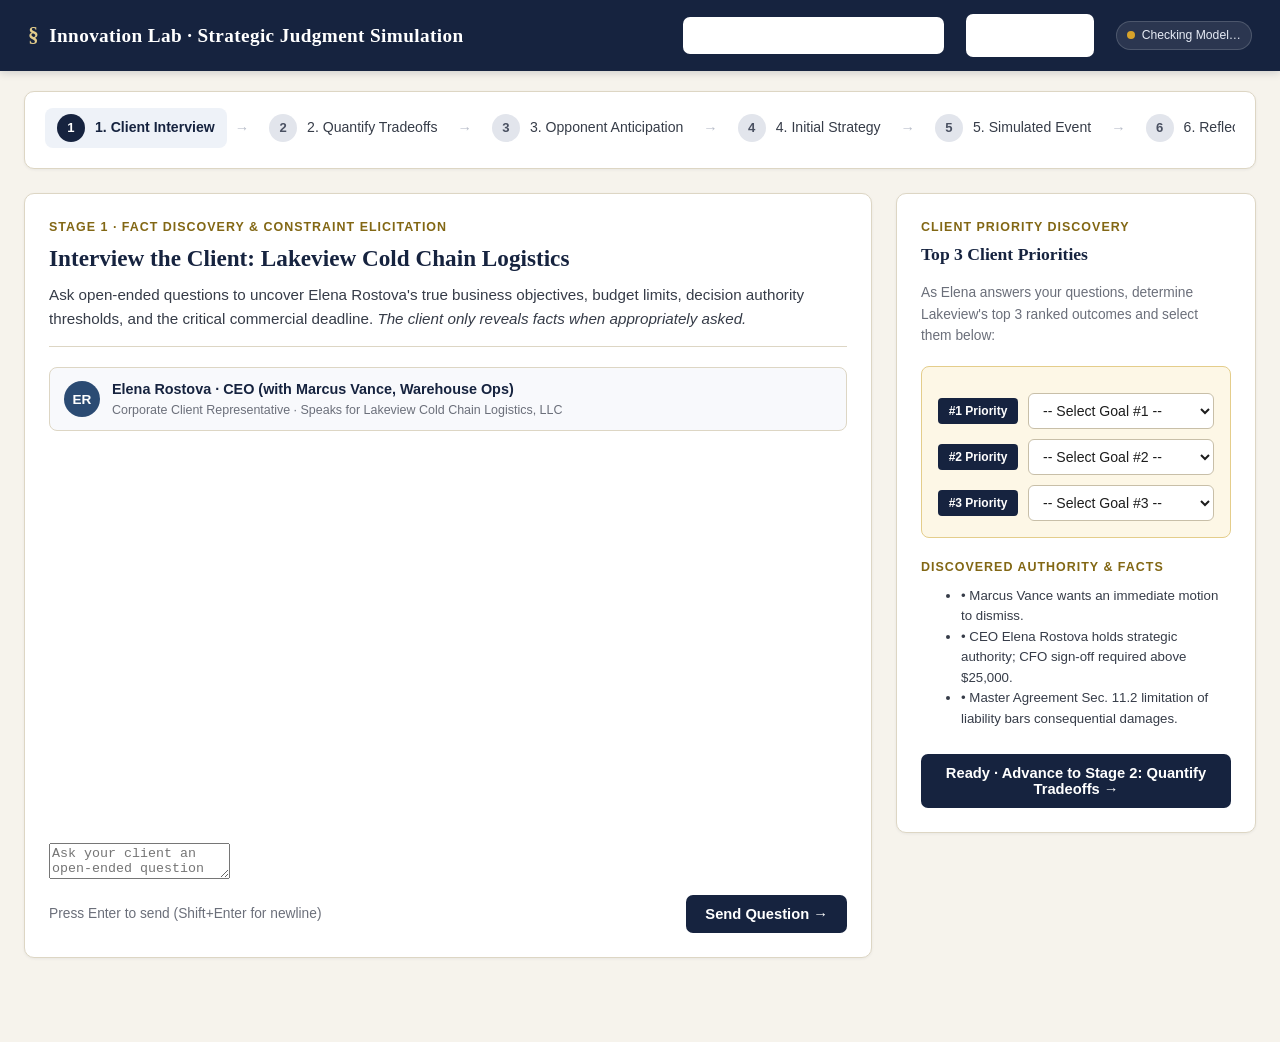
==== commit 297eed69: "update" ====
--- a/guidance.html
+++ b/guidance.html
@@ -2,760 +2,15 @@
 <html lang="en">
 <head>
 <meta charset="UTF-8">
-<meta name="viewport" content="width=device-width, initial-scale=1.0">
-<title>Motion Mindset — Conversational Guidance</title>
+<meta http-equiv="refresh" content="0; url=simulation.html">
+<title>Redirecting to Strategic Judgment Simulation…</title>
 <link rel="stylesheet" href="style.css">
 </head>
-<body>
-
-<header class="site-header">
-  <a href="index.html" class="brand"><span class="mark">&sect;</span> Motion Mindset</a>
-  <div class="header-right">
-    <nav>
-      <a href="index.html">Home</a>
-      <a href="guidance.html" class="active">Conversational Guidance</a>
-      <a href="motion.html">Motion Drafting</a>
-    </nav>
-    <div class="llm-pill" id="llm-status-pill">
-      <span class="dot"></span>
-      <span id="llm-status-text">Checking Qwen 3.8…</span>
-    </div>
+<body style="display:flex; align-items:center; justify-content:center; min-height:80vh; text-align:center;">
+  <div class="card" style="max-width:500px; padding:30px;">
+    <h2 style="color:var(--navy);">Redirecting to Simulation…</h2>
+    <p>The workspace has been upgraded to the <strong>Strategic Judgment Simulation (6 Stages)</strong>.</p>
+    <a href="simulation.html" class="btn btn-primary" style="margin-top:12px;">Click here if not redirected automatically &rarr;</a>
   </div>
-</header>
-
-<div class="app-layout">
-
-  <!-- Left Sidebar: Checklist, Case File, and Live Rubric -->
-  <aside class="side-panel">
-    <div class="side-tabs" role="tablist">
-      <button type="button" class="side-tab-btn active" data-tab="progress">Progress</button>
-      <button type="button" class="side-tab-btn" data-tab="case" id="tab-btn-case">Case File</button>
-      <button type="button" class="side-tab-btn" data-tab="rubric">Rubric</button>
-    </div>
-
-    <!-- Tab 1: Progress -->
-    <div class="side-tab-pane active" id="pane-progress">
-      <div class="overall-progress-box">
-        <div class="overall-progress-header">
-          <span id="overall-progress-label">Progress: 0 / 0</span>
-          <span id="overall-progress-pct">0%</span>
-        </div>
-        <div class="progress-track">
-          <div class="progress-fill" id="overall-progress-fill" style="width:0%"></div>
-        </div>
-      </div>
-      <div id="phase-checklist-container"></div>
-    </div>
-
-    <!-- Tab 2: Optional Case / Complaint Context -->
-    <div class="side-tab-pane" id="pane-case">
-      <p class="note" style="margin-top:0;">
-        Paste your complaint / case notes below so the AI evaluates factual &amp; pleading details,
-        or load the built-in Northern District of Illinois breach-of-contract case for testing.
-      </p>
-      <div class="case-pane-controls">
-        <button type="button" class="btn btn-gold btn-sm" id="btn-load-sample">Load Sample IL Contract Case</button>
-        <button type="button" class="btn btn-ghost btn-sm" id="btn-clear-case">Clear</button>
-      </div>
-      <textarea
-        id="case-context-input"
-        class="case-textarea"
-        placeholder="Optional: Paste Complaint allegations, intake memo, or case facts here..."
-      ></textarea>
-      <div style="margin-top:10px; display:flex; justify-content:space-between; align-items:center; gap:8px;">
-        <button type="button" class="btn btn-primary btn-sm" id="btn-save-case">Save Case Context</button>
-        <span class="status-toast" id="case-save-toast"></span>
-      </div>
-    </div>
-
-    <!-- Tab 3: Live Evaluation Rubric -->
-    <div class="side-tab-pane" id="pane-rubric">
-      <div style="display:flex; justify-content:space-between; align-items:center; gap:8px; margin-bottom:12px;">
-        <span class="note" style="margin:0;">Live scores from Evaluation Rubric CSV:</span>
-        <button type="button" class="btn btn-ghost btn-sm" id="btn-export-csv">Export CSV</button>
-      </div>
-      <div id="rubric-skills-container"></div>
-    </div>
-  </aside>
-
-  <!-- Right Panel: Conversational UI -->
-  <section class="chat-panel">
-    <div class="chat-topbar">
-      <div class="chat-stage-info">
-        <span class="persona-badge mentor" id="active-persona-badge">&sect; Supervising Partner</span>
-        <span class="stage-subtitle" id="active-stage-title">Loading session…</span>
-      </div>
-      <div class="chat-actions">
-        <button type="button" class="btn btn-ghost btn-sm" id="btn-hint" title="Get a Socratic hint without spoiling the answer">Hint</button>
-        <button type="button" class="btn btn-ghost btn-sm" id="btn-skip">Skip Question &rarr;</button>
-        <button type="button" class="btn btn-ghost btn-sm" id="btn-new-session" title="Start a fresh walkthrough">New Session</button>
-      </div>
-    </div>
-
-    <div class="chat-stream" id="chat-stream"></div>
-
-    <form class="chat-composer" id="chat-form">
-      <textarea
-        id="chat-input"
-        class="chat-input"
-        rows="2"
-        placeholder="Type your response here… (Enter to send, Shift+Enter for new line)"
-      ></textarea>
-      <button type="submit" class="btn btn-primary" id="btn-send">Send &rarr;</button>
-    </form>
-  </section>
-
-</div>
-
-<script>
-  const SESSION_STORAGE_KEY = "motionGuidanceSessionId";
-  const SNAPSHOT_STORAGE_KEY = "motionGuidanceSessionSnapshot";
-
-  function persistSession(state) {
-    sessionState = state;
-    if (state && state.session_id) {
-      localStorage.setItem(SESSION_STORAGE_KEY, state.session_id);
-    }
-    if (state && state.session_snapshot) {
-      try {
-        localStorage.setItem(SNAPSHOT_STORAGE_KEY, JSON.stringify(state.session_snapshot));
-      } catch (_) {}
-    }
-  }
-
-  function currentSnapshot() {
-    if (sessionState && sessionState.session_snapshot) {
-      return sessionState.session_snapshot;
-    }
-    try {
-      const raw = localStorage.getItem(SNAPSHOT_STORAGE_KEY);
-      return raw ? JSON.parse(raw) : null;
-    } catch (_) {
-      return null;
-    }
-  }
-
-  let appConfig = null;
-  let sessionState = null;
-  let isSending = false;
-
-  const els = {
-    llmPill: document.getElementById("llm-status-pill"),
-    llmText: document.getElementById("llm-status-text"),
-    tabBtns: document.querySelectorAll(".side-tab-btn"),
-    tabBtnCase: document.getElementById("tab-btn-case"),
-    panes: {
-      progress: document.getElementById("pane-progress"),
-      case: document.getElementById("pane-case"),
-      rubric: document.getElementById("pane-rubric"),
-    },
-    progressLabel: document.getElementById("overall-progress-label"),
-    progressPct: document.getElementById("overall-progress-pct"),
-    progressFill: document.getElementById("overall-progress-fill"),
-    phaseChecklist: document.getElementById("phase-checklist-container"),
-    rubricContainer: document.getElementById("rubric-skills-container"),
-    caseInput: document.getElementById("case-context-input"),
-    caseToast: document.getElementById("case-save-toast"),
-    btnLoadSample: document.getElementById("btn-load-sample"),
-    btnClearCase: document.getElementById("btn-clear-case"),
-    btnSaveCase: document.getElementById("btn-save-case"),
-    btnExportCsv: document.getElementById("btn-export-csv"),
-    personaBadge: document.getElementById("active-persona-badge"),
-    stageTitle: document.getElementById("active-stage-title"),
-    btnHint: document.getElementById("btn-hint"),
-    btnSkip: document.getElementById("btn-skip"),
-    btnNewSession: document.getElementById("btn-new-session"),
-    chatStream: document.getElementById("chat-stream"),
-    chatForm: document.getElementById("chat-form"),
-    chatInput: document.getElementById("chat-input"),
-    btnSend: document.getElementById("btn-send"),
-  };
-
-  function escapeHtml(str) {
-    const div = document.createElement("div");
-    div.textContent = str == null ? "" : String(str);
-    return div.innerHTML;
-  }
-
-  function formatRichText(text) {
-    const escaped = escapeHtml(text || "");
-    const withBold = escaped
-      .replace(/\*\*(.+?)\*\*/g, "<strong>$1</strong>")
-      .replace(/\*(.+?)\*/g, "<em>$1</em>");
-    const paragraphs = withBold.split(/\n{2,}/);
-    return paragraphs
-      .map(p => `<p>${p.replace(/\n/g, "<br>")}</p>`)
-      .join("");
-  }
-
-  function switchTab(tabName) {
-    els.tabBtns.forEach(btn => btn.classList.toggle("active", btn.dataset.tab === tabName));
-    Object.entries(els.panes).forEach(([k, pane]) => pane.classList.toggle("active", k === tabName));
-  }
-
-  els.tabBtns.forEach(btn => {
-    btn.addEventListener("click", () => switchTab(btn.dataset.tab));
-  });
-
-  async function refreshConfigStatus() {
-    try {
-      const res = await fetch("/api/config");
-      if (!res.ok) return;
-      appConfig = await res.json();
-      const llm = appConfig.llm || {};
-      if (llm.connected) {
-        els.llmPill.className = "llm-pill online";
-        els.llmText.textContent = `${llm.model || "Qwen 3.8"} · Ready`;
-      } else {
-        els.llmPill.className = "llm-pill offline";
-        els.llmText.textContent = `${llm.model || "Qwen 3.8"} · Warming up / Offline`;
-      }
-    } catch (_) {
-      els.llmPill.className = "llm-pill offline";
-      els.llmText.textContent = "Server Offline";
-    }
-  }
-
-  async function initSession() {
-    await refreshConfigStatus();
-
-    const params = new URLSearchParams(window.location.search);
-    const forceSample = params.get("sample") === "1";
-    const savedId = localStorage.getItem(SESSION_STORAGE_KEY);
-
-    if (forceSample) {
-      window.history.replaceState({}, "", "guidance.html");
-      const sampleId = (appConfig && appConfig.sample_cases && appConfig.sample_cases[0])
-        ? appConfig.sample_cases[0].id
-        : "ndil_lakeview_cold_chain";
-      await startNewSession(sampleId, "");
-      switchTab("case");
-      showCaseToast("Sample NDIL contract case loaded!");
-      return;
-    }
-
-    const savedSnapshot = currentSnapshot();
-    if (savedSnapshot && savedSnapshot.session_id) {
-      try {
-        const hRes = await fetch("/api/session/hydrate", {
-          method: "POST",
-          headers: { "Content-Type": "application/json" },
-          body: JSON.stringify({ session_snapshot: savedSnapshot }),
-        });
-        if (hRes.ok) {
-          persistSession(await hRes.json());
-          renderAll();
-          return;
-        }
-      } catch (_) {}
-    }
-
-    if (savedId) {
-      try {
-        const res = await fetch(`/api/session/${encodeURIComponent(savedId)}`);
-        if (res.ok) {
-          persistSession(await res.json());
-          renderAll();
-          return;
-        }
-      } catch (_) {}
-    }
-
-    await startNewSession("none", "");
-  }
-
-  async function startNewSession(caseId, customCaseText) {
-    const res = await fetch("/api/session/start", {
-      method: "POST",
-      headers: { "Content-Type": "application/json" },
-      body: JSON.stringify({
-        case_id: caseId || "none",
-        custom_case_text: customCaseText || "",
-      }),
-    });
-    persistSession(await res.json());
-    renderAll();
-  }
-
-  function scorePillHtml(st, passingScore, maxScore) {
-    if (!st || (st.current_score === null && !st.skipped)) {
-      return `<span class="score-pill pending">Pending</span>`;
-    }
-    if (st.skipped && !st.passed) {
-      return `<span class="score-pill low">Skipped</span>`;
-    }
-    const cur = st.current_score;
-    const init = st.initial_score;
-    const rev = st.revised_score;
-    const labelScore = (rev !== null && rev !== undefined && rev !== init)
-      ? `${init}&rarr;${rev}/${maxScore}`
-      : `${cur}/${maxScore}`;
-
-    if (cur >= passingScore) {
-      const sym = cur === maxScore ? "&#9733;" : "&#10003;";
-      return `<span class="score-pill pass">${labelScore} ${sym}</span>`;
-    }
-    if (cur > 0) {
-      return `<span class="score-pill revise">${labelScore}</span>`;
-    }
-    return `<span class="score-pill low">${labelScore}</span>`;
-  }
-
-  function renderSidebar() {
-    if (!sessionState) return;
-    const cur = sessionState.curriculum;
-    const passing = cur.passing_score || 2;
-    const maxS = cur.max_score || 3;
-    const done = sessionState.completed_questions || 0;
-    const total = sessionState.total_questions || 0;
-    const pct = total > 0 ? Math.round((done / total) * 100) : 0;
-
-    els.progressLabel.textContent = `Completed: ${done} / ${total}`;
-    els.progressPct.textContent = `${pct}%`;
-    els.progressFill.style.width = `${pct}%`;
-
-    const activePhaseId = sessionState.current_phase ? sessionState.current_phase.id : null;
-    const activeQId = sessionState.current_question ? sessionState.current_question.id : null;
-
-    els.phaseChecklist.innerHTML = cur.phases.map(phase => {
-      const isCurrentPhase = phase.id === activePhaseId;
-      const modeBadge = phase.mode === "client_roleplay"
-        ? `<span class="mode-tag roleplay">Client Roleplay</span>`
-        : `<span class="mode-tag mentor">Mentor Q&amp;A</span>`;
-
-      const rowsHtml = phase.questions.map(q => {
-        const st = sessionState.question_progress[q.id] || {};
-        const isAct = isCurrentPhase && (phase.mode === "mentor_qa" ? q.id === activeQId : !st.passed);
-        const rowCls = st.passed ? "done-q" : (isAct ? "active-q" : "");
-        const subtitle = phase.mode === "client_roleplay"
-          ? `Goal: ${escapeHtml(q.why_ask || q.what_to_evaluate)}`
-          : escapeHtml(q.question);
-        return `
-          <div class="checklist-row ${rowCls}">
-            <div>
-              <span class="q-cat">${q.index + 1}. ${escapeHtml(q.category)}</span>
-              <span class="q-sub">${subtitle}</span>
-            </div>
-            ${scorePillHtml(st, passing, maxS)}
-          </div>
-        `;
-      }).join("");
-
-      return `
-        <div class="phase-group-card ${isCurrentPhase ? "current" : ""}">
-          <div class="phase-group-head">
-            <span>${escapeHtml(phase.name)}</span>
-            ${modeBadge}
-          </div>
-          <div class="checklist-items">${rowsHtml}</div>
-        </div>
-      `;
-    }).join("");
-
-    // Case file indicator & text
-    const caseObj = sessionState.case || {};
-    const hasCase = Boolean((caseObj.student_case_text || "").trim());
-    els.tabBtnCase.textContent = hasCase ? "Case File ✓" : "Case File";
-    if (document.activeElement !== els.caseInput) {
-      els.caseInput.value = caseObj.student_case_text || "";
-    }
-
-    // Rubric skills pane
-    els.rubricContainer.innerHTML = cur.skills.map(skill => {
-      const st = (sessionState.skill_scores && sessionState.skill_scores[skill.id]) || {};
-      const initS = st.initial_score !== null && st.initial_score !== undefined ? `${st.initial_score}/${maxS}` : "—";
-      const revS = st.revised_score !== null && st.revised_score !== undefined ? `${st.revised_score}/${maxS}` : "—";
-      const headlineScore = st.revised_score != null ? st.revised_score : st.initial_score;
-      let pill = `<span class="score-pill pending">Not rated yet</span>`;
-      if (headlineScore != null) {
-        const cls = headlineScore >= passing ? "pass" : (headlineScore >= 1 ? "revise" : "low");
-        pill = `<span class="score-pill ${cls}">${headlineScore}/${maxS}</span>`;
-      }
-
-      const levelsHtml = (skill.levels || []).map(lvl =>
-        `<li><strong>${lvl.score} (${escapeHtml(lvl.label)}):</strong> ${escapeHtml(lvl.description)}</li>`
-      ).join("");
-
-      return `
-        <div class="rubric-skill-card">
-          <div class="rubric-skill-top">
-            <span class="rubric-skill-name">${escapeHtml(skill.skill)}</span>
-            ${pill}
-          </div>
-          <div class="rubric-scores-line">
-            <span>Initial: <strong>${initS}</strong></span>
-            <span>&middot;</span>
-            <span>Revised: <strong>${revS}</strong></span>
-          </div>
-          ${st.last_comment ? `<div class="note" style="margin-top:5px; font-size:0.76rem;">${escapeHtml(st.last_comment)}</div>` : ""}
-          <details class="rubric-details">
-            <summary>Rubric criteria${skill.notes ? " &amp; legal standard" : ""}</summary>
-            <ul class="rubric-level-list">${levelsHtml}</ul>
-            ${skill.notes ? `<div class="rubric-legal-note">${escapeHtml(skill.notes)}</div>` : ""}
-          </details>
-        </div>
-      `;
-    }).join("");
-  }
-
-  function renderTopBarAndComposer() {
-    if (!sessionState) return;
-    if (sessionState.completed) {
-      els.personaBadge.className = "persona-badge mentor";
-      els.personaBadge.innerHTML = "&sect; Walkthrough Complete";
-      els.stageTitle.textContent = "All phases completed — ready to draft your motion";
-      els.btnSkip.style.display = "none";
-      els.btnHint.style.display = "none";
-      els.chatInput.disabled = true;
-      els.chatInput.placeholder = "Walkthrough complete! Proceed to Motion Drafting or start a New Session.";
-      els.btnSend.disabled = true;
-      return;
-    }
-
-    els.btnSkip.style.display = "inline-flex";
-    els.btnHint.style.display = "inline-flex";
-    els.chatInput.disabled = isSending;
-    els.btnSend.disabled = isSending;
-
-    const curPhase = sessionState.current_phase;
-    if (curPhase && curPhase.mode === "client_roleplay") {
-      els.personaBadge.className = "persona-badge client";
-      els.personaBadge.textContent = "Speaking with: Client";
-      const covered = curPhase.questions.filter(q => (sessionState.question_progress[q.id] || {}).passed).length;
-      els.stageTitle.textContent = `${curPhase.name} · ${covered}/${curPhase.questions.length} interview areas covered`;
-      els.btnSkip.innerHTML = "Finish Client Meeting &rarr;";
-      els.chatInput.placeholder = "Ask your client an open-ended question (e.g., goals, budget, timeline, facts, approval)…";
-    } else {
-      els.personaBadge.className = "persona-badge mentor";
-      els.personaBadge.innerHTML = "&sect; Supervising Partner";
-      const curQ = sessionState.current_question;
-      els.stageTitle.textContent = curQ
-        ? `${curPhase ? curPhase.name : ""} · Q${curQ.index + 1}: ${curQ.category}`
-        : (curPhase ? curPhase.name : "");
-      els.btnSkip.innerHTML = "Skip Question &rarr;";
-      els.chatInput.placeholder = "Type your response to your Supervising Partner… (Enter to send, Shift+Enter for newline)";
-    }
-  }
-
-  function renderEvaluationStrip(ev) {
-    if (!ev) return "";
-    if (ev.mode === "mentor_qa") {
-      const cls = ev.passed ? "pass" : (ev.score >= 1 ? "revise" : "low");
-      const statusWord = ev.passed
-        ? (ev.score === ev.max_score ? "Strong ★ · Advancing" : "Competent ✓ · Advancing")
-        : "Needs Refinement · Try revising below";
-      const scoreLabel = (ev.revised_score != null && ev.revised_score !== ev.initial_score)
-        ? `${ev.initial_score}&rarr;${ev.revised_score}/${ev.max_score}`
-        : `${ev.score}/${ev.max_score}`;
-      return `
-        <div class="eval-strip">
-          <div class="eval-strip-head">
-            <span class="score-pill ${cls}">${scoreLabel} · ${statusWord}</span>
-            <span class="eval-skill-tag">Rubric: ${escapeHtml(ev.skill_name || "General")}</span>
-          </div>
-          ${ev.diagnostic ? `<div class="eval-note">${escapeHtml(ev.diagnostic)}</div>` : ""}
-        </div>
-      `;
-    }
-
-    if (ev.mode === "client_roleplay") {
-      const items = ev.addressed_items || [];
-      const chips = items.map(it => {
-        const cls = it.passed ? "pass" : "revise";
-        return `<span class="score-pill ${cls}">${escapeHtml(it.category)}: ${it.score}/${it.max_score}${it.passed ? " ✓" : ""}</span>`;
-      }).join(" ");
-      const rapportChip = `<span class="score-pill ${ev.communication_score >= 2 ? "pass" : "revise"}">Rapport: ${ev.communication_score}/${ev.max_score}</span>`;
-      return `
-        <div class="eval-strip">
-          <div class="eval-strip-head">
-            ${chips || `<span class="score-pill pending">Exploratory question</span>`}
-            ${rapportChip}
-          </div>
-          ${ev.coach_tip ? `<div class="eval-note"><strong>Partner Whisper:</strong> ${escapeHtml(ev.coach_tip)}</div>` : ""}
-        </div>
-      `;
-    }
-    return "";
-  }
-
-  function renderChatStream() {
-    if (!sessionState) return;
-    const msgs = sessionState.messages || [];
-    let html = msgs.map(m => {
-      if (m.role === "system") {
-        return `<div class="transition-banner">${escapeHtml(m.content)}</div>`;
-      }
-      if (m.role === "hint") {
-        return `<div class="hint-callout"><strong>&sect; Mentor Hint:</strong> ${escapeHtml(m.content)}</div>`;
-      }
-      if (m.role === "user") {
-        return `
-          <div class="msg-row user">
-            <div class="msg-sender">${escapeHtml(m.speaker || "You")}</div>
-            <div class="msg-bubble">${formatRichText(m.content)}</div>
-            ${renderEvaluationStrip(m.evaluation)}
-          </div>
-        `;
-      }
-      const personaCls = m.role === "client" ? "client" : "mentor";
-      return `
-        <div class="msg-row ai ${personaCls}">
-          <div class="msg-sender">${escapeHtml(m.speaker)}</div>
-          <div class="msg-bubble">${formatRichText(m.content)}</div>
-        </div>
-      `;
-    }).join("");
-
-    if (isSending) {
-      const who = (sessionState.current_phase && sessionState.current_phase.mode === "client_roleplay")
-        ? "Client is responding &amp; rubric evaluator is scoring…"
-        : "Qwen 3.8 Supervising Partner is evaluating your response…";
-      html += `
-        <div class="typing-indicator">
-          <span class="typing-dot"></span><span class="typing-dot"></span><span class="typing-dot"></span>
-          <span style="margin-left:4px;">${who}</span>
-        </div>
-      `;
-    }
-
-    if (sessionState.completed) {
-      html += `
-        <div class="completion-banner-card">
-          <h3>Conversational Guidance Complete</h3>
-          <p class="note" style="color:#1f4f32; margin:0 0 14px;">
-            Your pre-meeting prep, client interview findings, and post-meeting Rule 12(b)(6) &amp;
-            counseling analysis are saved. Ready to turn your plan into a written motion or client memo?
-          </p>
-          <div style="display:flex; gap:10px; flex-wrap:wrap;">
-            <a href="motion.html" class="btn btn-primary btn-sm">Open Motion Drafting Studio &rarr;</a>
-            <button type="button" class="btn btn-ghost btn-sm" onclick="downloadRubricCsv()">Download Scored Rubric (.csv)</button>
-          </div>
-        </div>
-      `;
-    }
-
-    els.chatStream.innerHTML = html;
-    els.chatStream.scrollTop = els.chatStream.scrollHeight;
-  }
-
-  function renderAll() {
-    renderSidebar();
-    renderTopBarAndComposer();
-    renderChatStream();
-  }
-
-  function showCaseToast(msg) {
-    els.caseToast.textContent = msg;
-    setTimeout(() => {
-      if (els.caseToast.textContent === msg) els.caseToast.textContent = "";
-    }, 3500);
-  }
-
-  els.chatForm.addEventListener("submit", async (e) => {
-    e.preventDefault();
-    if (isSending || !sessionState || sessionState.completed) return;
-    const text = els.chatInput.value.trim();
-    if (!text) return;
-
-    isSending = true;
-    els.chatInput.value = "";
-    // Optimistically display user message while Qwen generates
-    const tempMsgs = sessionState.messages.concat([{
-      role: "user",
-      speaker: "You",
-      content: text,
-    }]);
-    const prevMsgs = sessionState.messages;
-    sessionState.messages = tempMsgs;
-    renderTopBarAndComposer();
-    renderChatStream();
-
-    try {
-      const res = await fetch(`/api/session/${encodeURIComponent(sessionState.session_id)}/message`, {
-        method: "POST",
-        headers: { "Content-Type": "application/json" },
-        body: JSON.stringify({
-          message: text,
-          session_snapshot: currentSnapshot(),
-        }),
-      });
-      const data = await res.json();
-      if (!res.ok) {
-        throw new Error(data.error || "Failed to evaluate message.");
-      }
-      persistSession(data);
-    } catch (err) {
-      sessionState.messages = prevMsgs;
-      els.chatInput.value = text;
-      sessionState.messages.push({
-        role: "hint",
-        content: `Error communicating with Qwen 3.8 vLLM server: ${err.message}`,
-      });
-    } finally {
-      isSending = false;
-      renderAll();
-      els.chatInput.focus();
-    }
-  });
-
-  els.chatInput.addEventListener("keydown", (e) => {
-    if (e.key === "Enter" && !e.shiftKey) {
-      e.preventDefault();
-      els.chatForm.requestSubmit();
-    }
-  });
-
-  els.btnHint.addEventListener("click", async () => {
-    if (isSending || !sessionState || sessionState.completed) return;
-    els.btnHint.disabled = true;
-    els.btnHint.textContent = "Thinking…";
-    try {
-      const res = await fetch(`/api/session/${encodeURIComponent(sessionState.session_id)}/hint`, {
-        method: "POST",
-        headers: { "Content-Type": "application/json" },
-        body: JSON.stringify({ session_snapshot: currentSnapshot() }),
-      });
-      const data = await res.json();
-      if (!res.ok) throw new Error(data.error || "Hint failed");
-      sessionState.messages.push({ role: "hint", content: data.hint });
-      renderChatStream();
-    } catch (err) {
-      sessionState.messages.push({ role: "hint", content: `Hint unavailable: ${err.message}` });
-      renderChatStream();
-    } finally {
-      els.btnHint.disabled = false;
-      els.btnHint.textContent = "Hint";
-    }
-  });
-
-  els.btnSkip.addEventListener("click", async () => {
-    if (isSending || !sessionState || sessionState.completed) return;
-    const isRoleplay = sessionState.current_phase && sessionState.current_phase.mode === "client_roleplay";
-    if (isRoleplay) {
-      const covered = sessionState.current_phase.questions.filter(
-        q => (sessionState.question_progress[q.id] || {}).passed
-      ).length;
-      const total = sessionState.current_phase.questions.length;
-      if (covered < total) {
-        const ok = confirm(
-          `You have covered ${covered} of ${total} client interview topics so far. Conclude the client meeting and proceed to the post-meeting debrief?`
-        );
-        if (!ok) return;
-      }
-    }
-
-    isSending = true;
-    renderTopBarAndComposer();
-    try {
-      const res = await fetch(`/api/session/${encodeURIComponent(sessionState.session_id)}/skip`, {
-        method: "POST",
-        headers: { "Content-Type": "application/json" },
-        body: JSON.stringify({
-          action: isRoleplay ? "finish_phase" : "skip_question",
-          session_snapshot: currentSnapshot(),
-        }),
-      });
-      const data = await res.json();
-      if (res.ok) persistSession(data);
-    } finally {
-      isSending = false;
-      renderAll();
-    }
-  });
-
-  els.btnNewSession.addEventListener("click", async () => {
-    if (isSending) return;
-    if (!confirm("Start a fresh conversational session? Your current case file text will be kept.")) return;
-    const curCase = sessionState && sessionState.case ? sessionState.case : {};
-    await startNewSession(curCase.case_id || "none", els.caseInput.value || "");
-  });
-
-  els.btnLoadSample.addEventListener("click", async () => {
-    if (!sessionState) return;
-    await refreshConfigStatus();
-    const sample = (appConfig && appConfig.sample_cases && appConfig.sample_cases[0]) || null;
-    const sampleId = sample ? sample.id : "ndil_lakeview_cold_chain";
-    const sampleText = sample ? sample.student_case_text : "";
-    els.caseInput.value = sampleText;
-    const res = await fetch(`/api/session/${encodeURIComponent(sessionState.session_id)}/case`, {
-      method: "POST",
-      headers: { "Content-Type": "application/json" },
-      body: JSON.stringify({
-        case_id: sampleId,
-        custom_case_text: sampleText,
-        session_snapshot: currentSnapshot(),
-      }),
-    });
-    if (res.ok) {
-      persistSession(await res.json());
-      renderSidebar();
-      showCaseToast("Sample IL contract case loaded!");
-    }
-  });
-
-  els.btnClearCase.addEventListener("click", async () => {
-    if (!sessionState) return;
-    els.caseInput.value = "";
-    const res = await fetch(`/api/session/${encodeURIComponent(sessionState.session_id)}/case`, {
-      method: "POST",
-      headers: { "Content-Type": "application/json" },
-      body: JSON.stringify({
-        case_id: "none",
-        custom_case_text: "",
-        session_snapshot: currentSnapshot(),
-      }),
-    });
-    if (res.ok) {
-      persistSession(await res.json());
-      renderSidebar();
-      showCaseToast("Case cleared.");
-    }
-  });
-
-  els.btnSaveCase.addEventListener("click", async () => {
-    if (!sessionState) return;
-    const txt = els.caseInput.value.trim();
-    const sample = (appConfig && appConfig.sample_cases && appConfig.sample_cases[0]) || null;
-    const isSampleUnchanged = sample && txt === sample.student_case_text.trim();
-    const caseId = isSampleUnchanged ? sample.id : (txt ? "custom" : "none");
-    const res = await fetch(`/api/session/${encodeURIComponent(sessionState.session_id)}/case`, {
-      method: "POST",
-      headers: { "Content-Type": "application/json" },
-      body: JSON.stringify({
-        case_id: caseId,
-        custom_case_text: txt,
-        session_snapshot: currentSnapshot(),
-      }),
-    });
-    if (res.ok) {
-      persistSession(await res.json());
-      renderSidebar();
-      showCaseToast("Saved to session!");
-    }
-  });
-
-  async function downloadRubricCsv() {
-    if (!sessionState) return;
-    const res = await fetch(`/api/session/${encodeURIComponent(sessionState.session_id)}/export.csv`, {
-      method: "POST",
-      headers: { "Content-Type": "application/json" },
-      body: JSON.stringify({ session_snapshot: currentSnapshot() }),
-    });
-    if (!res.ok) return;
-    const blob = await res.blob();
-    const url = URL.createObjectURL(blob);
-    const a = document.createElement("a");
-    a.href = url;
-    a.download = `evaluation_rubric_${sessionState.session_id}.csv`;
-    a.click();
-    URL.revokeObjectURL(url);
-  }
-
-  els.btnExportCsv.addEventListener("click", downloadRubricCsv);
-
-  initSession();
-</script>
-
 </body>
 </html>
-
--- a/style.css
+++ b/style.css
@@ -1066,3 +1066,623 @@
   margin-top: 3px;
   white-space: pre-wrap;
 }
+
+
+/* =========================================================================
+   INNOVATION LAB | STRATEGIC JUDGMENT SIMULATION (6 STAGES)
+   ========================================================================= */
+
+.sim-shell {
+  max-width: 1360px;
+  margin: 0 auto;
+  padding: 20px 24px 60px;
+}
+
+/* Stepper Bar */
+.stepper-container {
+  background: var(--surface);
+  border: 1px solid var(--border);
+  border-radius: var(--radius);
+  padding: 16px 20px;
+  margin-bottom: 24px;
+  box-shadow: var(--shadow-sm);
+}
+
+.sim-stepper {
+  display: flex;
+  align-items: center;
+  justify-content: space-between;
+  gap: 8px;
+  overflow-x: auto;
+  padding-bottom: 4px;
+}
+
+.step-node {
+  display: flex;
+  align-items: center;
+  gap: 10px;
+  cursor: pointer;
+  padding: 6px 12px;
+  border-radius: 8px;
+  transition: all 0.2s ease;
+  flex-shrink: 0;
+  text-decoration: none;
+  color: var(--ink-soft);
+}
+
+.step-node:hover {
+  background: var(--navy-soft);
+}
+
+.step-node.active {
+  background: var(--navy-soft);
+  color: var(--navy);
+  font-weight: 700;
+}
+
+.step-num {
+  width: 28px;
+  height: 28px;
+  border-radius: 50%;
+  background: #e2e5ec;
+  color: #4a5162;
+  display: flex;
+  align-items: center;
+  justify-content: center;
+  font-size: 0.82rem;
+  font-weight: 700;
+  transition: all 0.2s ease;
+}
+
+.step-node.active .step-num {
+  background: var(--navy);
+  color: #fff;
+}
+
+.step-node.completed .step-num {
+  background: var(--accept);
+  color: #fff;
+}
+
+.step-label {
+  font-size: 0.88rem;
+  white-space: nowrap;
+}
+
+.step-arrow {
+  color: #b8bdc9;
+  font-size: 0.9rem;
+}
+
+/* Stage Layout */
+.stage-main-grid {
+  display: grid;
+  grid-template-columns: minmax(0, 1fr) 360px;
+  gap: 24px;
+  align-items: start;
+}
+
+@media (max-width: 1060px) {
+  .stage-main-grid {
+    grid-template-columns: 1fr;
+  }
+}
+
+.stage-card {
+  background: var(--surface);
+  border: 1px solid var(--border);
+  border-radius: var(--radius);
+  padding: 24px;
+  box-shadow: var(--shadow-sm);
+  margin-bottom: 24px;
+}
+
+.stage-card-header {
+  border-bottom: 1px solid var(--border);
+  padding-bottom: 16px;
+  margin-bottom: 20px;
+}
+
+.stage-eyebrow {
+  font-size: 0.78rem;
+  text-transform: uppercase;
+  letter-spacing: 0.08em;
+  color: var(--gold-dark);
+  font-weight: 700;
+  margin-bottom: 4px;
+}
+
+.stage-title {
+  margin: 0 0 6px;
+  font-size: 1.45rem;
+  color: var(--navy);
+}
+
+.stage-desc {
+  margin: 0;
+  font-size: 0.95rem;
+  color: var(--ink-soft);
+}
+
+/* Chat Personas */
+.persona-strip {
+  display: flex;
+  align-items: center;
+  gap: 12px;
+  background: #f8f9fc;
+  border: 1px solid var(--border);
+  border-radius: 8px;
+  padding: 10px 14px;
+  margin-bottom: 16px;
+}
+
+.persona-avatar {
+  width: 36px;
+  height: 36px;
+  border-radius: 50%;
+  display: flex;
+  align-items: center;
+  justify-content: center;
+  font-weight: 700;
+  font-size: 0.85rem;
+}
+
+.persona-avatar.elena {
+  background: #2b4b73;
+  color: #fff;
+}
+
+.persona-avatar.marcus {
+  background: #876228;
+  color: #fff;
+}
+
+.persona-info .name {
+  font-weight: 700;
+  font-size: 0.9rem;
+  color: var(--navy);
+}
+
+.persona-info .role {
+  font-size: 0.78rem;
+  color: var(--muted);
+}
+
+/* Priority Board */
+.priority-board {
+  background: var(--gold-bg);
+  border: 1px solid var(--gold-light);
+  border-radius: 8px;
+  padding: 16px;
+  margin-top: 20px;
+}
+
+.priority-slots {
+  display: flex;
+  flex-direction: column;
+  gap: 10px;
+  margin-top: 10px;
+}
+
+.priority-slot-row {
+  display: grid;
+  grid-template-columns: 80px 1fr;
+  align-items: center;
+  gap: 10px;
+}
+
+.priority-rank-badge {
+  background: var(--navy);
+  color: #fff;
+  font-size: 0.75rem;
+  font-weight: 700;
+  padding: 4px 8px;
+  border-radius: 4px;
+  text-align: center;
+}
+
+.priority-select {
+  width: 100%;
+  padding: 8px 10px;
+  border: 1px solid var(--border-strong);
+  border-radius: 6px;
+  background: #fff;
+  font-size: 0.88rem;
+  color: var(--ink);
+}
+
+/* Tradeoff Sliders & Inputs */
+.tradeoff-section-title {
+  font-size: 1.05rem;
+  color: var(--navy);
+  margin: 20px 0 10px;
+  font-weight: 700;
+  border-bottom: 2px solid var(--gold);
+  padding-bottom: 4px;
+  display: inline-block;
+}
+
+.tradeoff-form-grid {
+  display: grid;
+  grid-template-columns: repeat(auto-fit, minmax(260px, 1fr));
+  gap: 16px;
+  margin-bottom: 20px;
+}
+
+.tradeoff-field {
+  background: #fdfdfd;
+  border: 1px solid var(--border);
+  border-radius: 8px;
+  padding: 14px;
+}
+
+.tradeoff-field label {
+  display: block;
+  font-size: 0.83rem;
+  font-weight: 700;
+  color: var(--navy);
+  margin-bottom: 6px;
+}
+
+.tradeoff-field .field-hint {
+  font-size: 0.76rem;
+  color: var(--muted);
+  margin-top: 4px;
+}
+
+.tradeoff-field input[type="number"],
+.tradeoff-field input[type="range"] {
+  width: 100%;
+}
+
+.tradeoff-field input[type="number"] {
+  padding: 7px 10px;
+  border: 1px solid var(--border-strong);
+  border-radius: 6px;
+  font-size: 0.92rem;
+}
+
+/* EV Comparison Cards */
+.comparison-grid {
+  display: grid;
+  grid-template-columns: repeat(auto-fit, minmax(280px, 1fr));
+  gap: 16px;
+  margin: 20px 0;
+}
+
+.path-card {
+  border: 2px solid var(--border);
+  border-radius: 10px;
+  padding: 18px;
+  background: #fff;
+  transition: all 0.2s ease;
+  position: relative;
+}
+
+.path-card.recommended {
+  border-color: var(--accept);
+  background: #f6fcf8;
+}
+
+.path-card.warning-deadline {
+  border-color: #d1584b;
+}
+
+.path-card h3 {
+  margin: 0 0 8px;
+  font-size: 1.15rem;
+  color: var(--navy);
+}
+
+.ev-stat {
+  font-size: 1.6rem;
+  font-weight: 800;
+  color: var(--navy);
+  margin: 6px 0;
+}
+
+.deadline-pill {
+  display: inline-block;
+  padding: 3px 8px;
+  border-radius: 4px;
+  font-size: 0.75rem;
+  font-weight: 700;
+  text-transform: uppercase;
+  margin-top: 4px;
+}
+
+.deadline-pill.ok {
+  background: var(--accept-bg);
+  color: var(--accept);
+}
+
+.deadline-pill.missed {
+  background: var(--deny-bg);
+  color: var(--deny);
+}
+
+/* Sensitivity Table */
+.sensitivity-box {
+  background: #f8f9fa;
+  border: 1px solid var(--border);
+  border-radius: 8px;
+  padding: 16px;
+  margin-top: 20px;
+}
+
+.sim-table {
+  width: 100%;
+  border-collapse: collapse;
+  margin-top: 10px;
+  font-size: 0.86rem;
+}
+
+.sim-table th, .sim-table td {
+  padding: 8px 12px;
+  border: 1px solid var(--border);
+  text-align: left;
+}
+
+.sim-table th {
+  background: #eef2f8;
+  color: var(--navy);
+  font-weight: 700;
+}
+
+/* Strategy Cards */
+.strategy-picker-grid {
+  display: grid;
+  grid-template-columns: repeat(auto-fit, minmax(280px, 1fr));
+  gap: 18px;
+  margin: 20px 0;
+}
+
+.strategy-choice-card {
+  border: 2px solid var(--border);
+  border-radius: 10px;
+  padding: 20px;
+  cursor: pointer;
+  background: #fff;
+  transition: all 0.2s ease;
+}
+
+.strategy-choice-card:hover {
+  border-color: var(--navy-light);
+  transform: translateY(-2px);
+  box-shadow: var(--shadow-md);
+}
+
+.strategy-choice-card.selected {
+  border-color: var(--navy);
+  background: var(--navy-soft);
+  box-shadow: 0 0 0 2px var(--navy);
+}
+
+/* Authentic Document Styles (Judicial Order & Opponent Letter) */
+.court-order-document {
+  background: #fffefb;
+  border: 3px double #333;
+  padding: 32px 36px;
+  font-family: "Georgia", "Times New Roman", serif;
+  color: #111;
+  box-shadow: var(--shadow-md);
+  margin: 20px 0;
+  position: relative;
+}
+
+.court-caption {
+  text-align: center;
+  font-weight: 700;
+  font-size: 0.95rem;
+  letter-spacing: 0.05em;
+  margin-bottom: 24px;
+  border-bottom: 1px solid #777;
+  padding-bottom: 14px;
+}
+
+.court-body {
+  font-size: 1rem;
+  line-height: 1.7;
+  white-space: pre-wrap;
+}
+
+.opponent-letter-document {
+  background: #fff;
+  border: 1px solid #bbb;
+  border-top: 4px solid #8c2828;
+  padding: 28px 32px;
+  font-family: "Georgia", serif;
+  margin: 20px 0;
+  box-shadow: var(--shadow-sm);
+}
+
+.impact-alert-banner {
+  display: flex;
+  align-items: center;
+  gap: 14px;
+  padding: 16px 20px;
+  border-radius: 8px;
+  margin: 20px 0;
+  font-size: 0.93rem;
+  font-weight: 600;
+}
+
+.impact-alert-banner.danger {
+  background: #fdf1f0;
+  border: 1px solid #e0b0ac;
+  color: #8c1e14;
+}
+
+.impact-alert-banner.success {
+  background: #f0f8f3;
+  border: 1px solid #b7dfc6;
+  color: #176332;
+}
+
+/* Pre/Post Comparison */
+.pre-post-split {
+  display: grid;
+  grid-template-columns: 1fr 1fr;
+  gap: 20px;
+  margin: 20px 0;
+}
+
+@media (max-width: 860px) {
+  .pre-post-split {
+    grid-template-columns: 1fr;
+  }
+}
+
+.pre-post-card {
+  border: 1px solid var(--border);
+  border-radius: 8px;
+  padding: 18px;
+  background: #fdfdfd;
+}
+
+.pre-post-card.initial {
+  border-left: 4px solid #5a738e;
+}
+
+.pre-post-card.post-event {
+  border-left: 4px solid var(--gold-dark);
+}
+
+/* 100-Point Scorecard Hero */
+.scorecard-hero {
+  background: linear-gradient(135deg, var(--navy) 0%, #1e335a 100%);
+  color: #fff;
+  border-radius: 12px;
+  padding: 30px;
+  display: flex;
+  align-items: center;
+  justify-content: space-between;
+  gap: 24px;
+  margin: 24px 0;
+  box-shadow: var(--shadow-md);
+}
+
+.scorecard-left .headline {
+  font-size: 1.6rem;
+  font-weight: 700;
+  margin: 0 0 8px;
+}
+
+.scorecard-left .sub {
+  font-size: 0.95rem;
+  color: #c9d5e8;
+  margin: 0;
+}
+
+.score-badge-circle {
+  width: 110px;
+  height: 110px;
+  border-radius: 50%;
+  background: rgba(255, 255, 255, 0.12);
+  border: 3px solid var(--gold-light);
+  display: flex;
+  flex-direction: column;
+  align-items: center;
+  justify-content: center;
+  text-align: center;
+  flex-shrink: 0;
+}
+
+.score-badge-circle .num {
+  font-size: 2.3rem;
+  font-weight: 800;
+  color: #fff;
+  line-height: 1;
+}
+
+.score-badge-circle .denom {
+  font-size: 0.75rem;
+  color: var(--gold-light);
+  text-transform: uppercase;
+  letter-spacing: 0.05em;
+  margin-top: 2px;
+}
+
+.anchor-badge {
+  display: inline-block;
+  padding: 5px 12px;
+  border-radius: 20px;
+  font-size: 0.84rem;
+  font-weight: 700;
+  text-transform: uppercase;
+  letter-spacing: 0.06em;
+  margin-top: 10px;
+}
+
+.anchor-badge.strong {
+  background: #34d399;
+  color: #064e3b;
+}
+
+.anchor-badge.competent {
+  background: #60a5fa;
+  color: #1e3a8a;
+}
+
+.anchor-badge.developing {
+  background: #fbbf24;
+  color: #78350f;
+}
+
+.anchor-badge.needs-improvement {
+  background: #f87171;
+  color: #7f1d1d;
+}
+
+.rubric-dimension-row {
+  border-bottom: 1px solid var(--border);
+  padding: 16px 0;
+}
+
+.rubric-dimension-row:last-child {
+  border-bottom: none;
+}
+
+.dim-header {
+  display: flex;
+  align-items: center;
+  justify-content: space-between;
+  margin-bottom: 6px;
+}
+
+.dim-name {
+  font-weight: 700;
+  color: var(--navy);
+  font-size: 0.98rem;
+}
+
+.dim-score-pill {
+  font-weight: 700;
+  color: var(--navy);
+  background: #eef2f8;
+  padding: 3px 10px;
+  border-radius: 12px;
+  font-size: 0.85rem;
+}
+
+.dim-bar-wrap {
+  width: 100%;
+  height: 8px;
+  background: #e2e5eb;
+  border-radius: 4px;
+  overflow: hidden;
+  margin-bottom: 8px;
+}
+
+.dim-bar-fill {
+  height: 100%;
+  background: var(--gold);
+  border-radius: 4px;
+  transition: width 0.6s ease;
+}
+
+.dim-feedback {
+  font-size: 0.88rem;
+  color: var(--ink-soft);
+  margin: 4px 0 0;
+}
